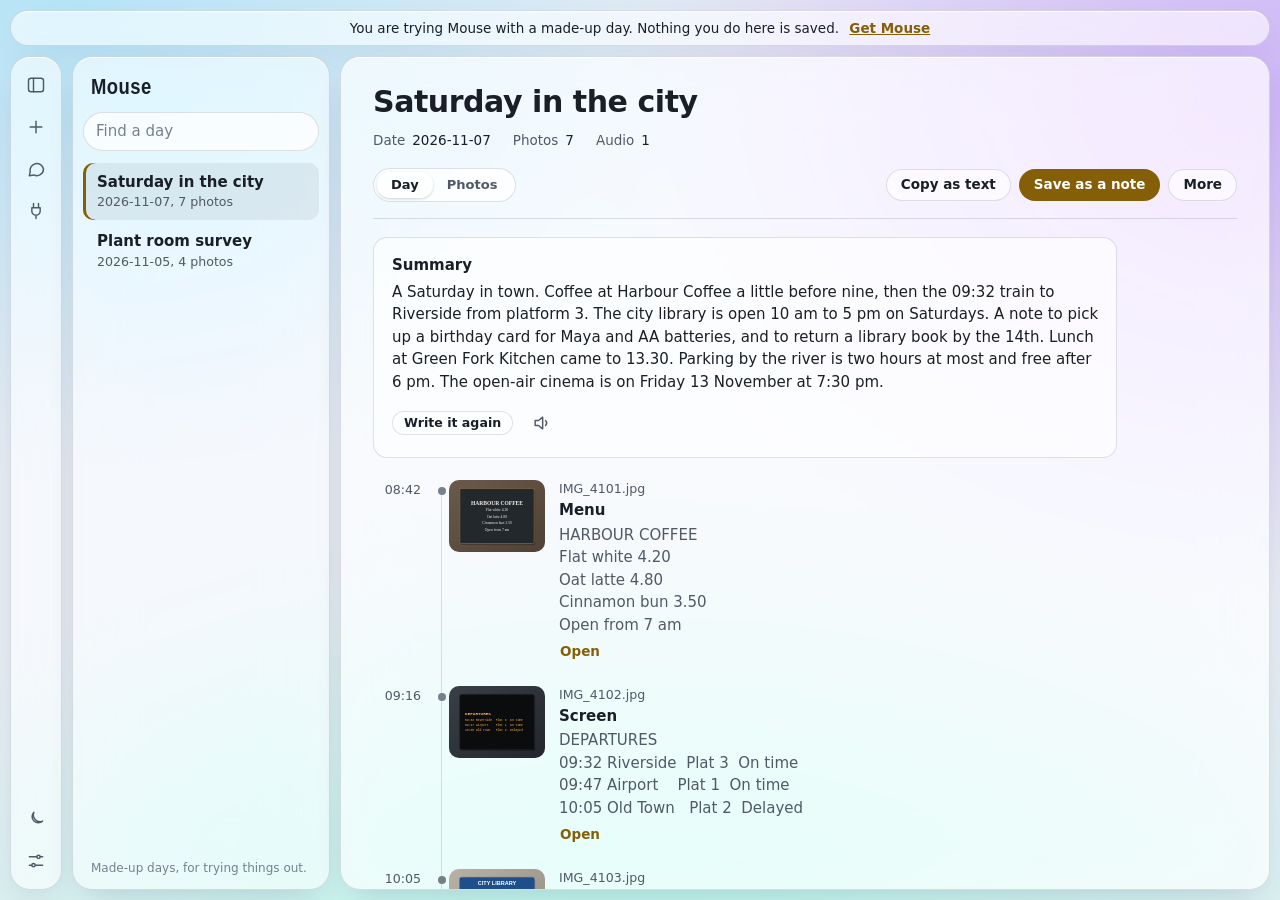
==== demo/index.html @ 890845a1 "The Mouse web page" ====
<!doctype html>
<html lang="en" data-theme="dark" data-accent="amber" data-wall="aurora" data-text="normal">
<head>
  <meta charset="utf-8">
  <meta name="viewport" content="width=device-width, initial-scale=1">
  <title>Mouse</title>
  <link rel="stylesheet" href="style.css">
  <!-- What each edition of Mouse changes: its name, its words, its switches. -->
  <script src="editions.js"></script>
  <script>
    // Work out which edition this is, and put its look (or the look you
    // chose) in place before anything is drawn, so the screen does not flash
    // from one look to another. app.js does the same job in full.
    (function () {
      var root = document.documentElement;
      var editions = window.MouseEditions || {};
      // The Mouse program marks this page with its edition. The demo on the
      // web has no program behind it, so there the address can say which:
      // "?edition=audit".
      var id = root.dataset.edition || new URLSearchParams(location.search).get("edition") || "everyday";
      if (!editions[id]) id = "everyday";
      root.dataset.edition = id;
      var look = (editions[id] || {}).look || {};
      // Each edition remembers its own choices.
      var end = id === "everyday" ? "" : "-" + id;
      var saved = function (name) { try { return localStorage.getItem(name + end); } catch (e) { return null; } };
      var theme = saved("mouse-theme");
      if (theme !== "light" && theme !== "dark") {
        theme = window.matchMedia("(prefers-color-scheme: light)").matches ? "light" : "dark";
      }
      root.dataset.theme = theme;
      root.dataset.accent = saved("mouse-accent") || look.accent || "amber";
      root.dataset.wall = saved("mouse-wall") || look.wall || "aurora";
      if (saved("mouse-text")) root.dataset.text = saved("mouse-text");
      if (saved("mouse-clear") !== null) root.style.setProperty("--clear", String(Number(saved("mouse-clear")) / 100));
    })();
  </script>
</head>
<body>
  <!-- Only shown on the public demo page, where the day is made up. -->
  <p class="demo-bar" id="demo-bar" hidden>
    <span id="demo-words">You are trying Mouse with a made-up day. Nothing you do here is saved.</span>
    <a href="../#download" target="_top">Get Mouse</a>
  </p>

  <div class="shell" id="shell">

    <!-- Far left: a narrow strip of main actions -->
    <nav class="ribbon" aria-label="Main actions">
      <button class="ribbon-button" id="toggle-sidebar" type="button" title="Show or hide your days" aria-label="Show or hide your days">
        <svg viewBox="0 0 24 24" aria-hidden="true"><rect x="3" y="4" width="18" height="16" rx="3"/><path d="M9 4v16"/></svg>
      </button>
      <button class="ribbon-button" id="add-visit" type="button" title="Add a day" aria-label="Add a day">
        <svg viewBox="0 0 24 24" aria-hidden="true"><path d="M12 5v14M5 12h14"/></svg>
      </button>
      <button class="ribbon-button" id="open-ask" type="button" title="Ask Mouse about this day" aria-label="Ask Mouse about this day">
        <svg viewBox="0 0 24 24" aria-hidden="true"><path d="M21 12a8 8 0 0 1-11.6 7.1L4 20l1-4.6A8 8 0 1 1 21 12z"/></svg>
      </button>
      <button class="ribbon-button" id="open-tools" type="button" title="Tools plugged into Mouse" aria-label="Tools plugged into Mouse">
        <svg viewBox="0 0 24 24" aria-hidden="true"><path d="M9 3v5M15 3v5M7 8h10v4a5 5 0 0 1-10 0V8zM12 17v4"/></svg>
      </button>
      <span class="ribbon-gap"></span>
      <button class="ribbon-button" id="toggle-theme" type="button" title="Switch between dark and light" aria-label="Switch between dark and light">
        <svg viewBox="0 0 24 24" aria-hidden="true" class="icon-moon"><path d="M20 14.5A8 8 0 0 1 9.5 4 7 7 0 1 0 20 14.5z"/></svg>
        <svg viewBox="0 0 24 24" aria-hidden="true" class="icon-sun"><circle cx="12" cy="12" r="4"/><path d="M12 2v2M12 20v2M4.9 4.9l1.4 1.4M17.7 17.7l1.4 1.4M2 12h2M20 12h2M4.9 19.1l1.4-1.4M17.7 6.3l1.4-1.4"/></svg>
      </button>
      <button class="ribbon-button" id="open-settings" type="button" title="Settings" aria-label="Settings">
        <svg viewBox="0 0 24 24" aria-hidden="true"><path d="M4 7h9M17 7h3M4 17h3M11 17h9"/><circle cx="15" cy="7" r="2"/><circle cx="9" cy="17" r="2"/></svg>
      </button>
    </nav>

    <!-- Left: your days -->
    <aside class="sidebar" id="sidebar" aria-label="Your days">
      <h1 class="wordmark" id="wordmark">Mouse</h1>
      <input class="search" id="find-visit" type="search" placeholder="Find a day" aria-label="Find a day">
      <nav class="visit-list" id="visit-list" aria-label="Saved days"></nav>
      <p class="kept-here">Everything is kept on this computer.</p>
    </aside>

    <!-- Middle: the open day -->
    <main class="page" id="page">
      <div class="page-inner">

        <header class="visit-head" id="visit-head" hidden>
          <h2 class="visit-name" id="visit-name"></h2>
          <dl class="facts" id="visit-facts"></dl>
          <div class="toolbar">
            <div class="views" role="tablist" aria-label="How to look at this day">
              <button class="view" id="view-day-tab" type="button" role="tab" aria-selected="true">Day</button>
              <!-- Shown when the Spaces tool is on -->
              <button class="view" id="view-spaces-tab" type="button" role="tab" aria-selected="false" hidden>Spaces</button>
              <button class="view" id="view-photos-tab" type="button" role="tab" aria-selected="false">Photos</button>
            </div>
            <div class="toolbar-actions">
              <button class="button" id="copy-note" type="button" title="Copy this whole day as text, to paste anywhere">Copy as text</button>
              <button class="button" id="save-note" type="button" title="Save this whole day as a text note">Save as a note</button>
              <!-- Shown when the Nameplates tool is on -->
              <button class="button button-main" id="export" type="button" hidden>Export to Excel</button>
              <!-- Shown when the Spaces tool is on: the files a sorted visit gives -->
              <details class="menu" id="reports" hidden>
                <summary class="button button-main">Reports</summary>
                <div class="menu-panel">
                  <button class="menu-choice" id="report-word" type="button">
                    <strong>Word report</strong>
                    <span>The visit told space by space, with its photos, and schedules at the end</span>
                  </button>
                  <button class="menu-choice" id="report-excel" type="button">
                    <strong>Excel workbook</strong>
                    <span>A sheet each for spaces, equipment, lighting and windows, with totals</span>
                  </button>
                  <button class="menu-choice" id="report-photos" type="button">
                    <strong>Photos by space</strong>
                    <span>A zip file with a folder for each space</span>
                  </button>
                </div>
              </details>
              <details class="menu" id="more">
                <summary class="button">More</summary>
                <div class="menu-panel">
                  <label class="menu-title" for="reader-choice">Read the photos again with</label>
                  <select id="reader-choice" class="select select-wide"></select>
                  <button class="button" id="read-again" type="button">Read again</button>
                  <p class="hint">Anything you have checked yourself is kept.</p>
                  <button class="button" id="export-menu" type="button">Export to Excel</button>
                  <button class="button" id="rename-visit" type="button">Change the name or date</button>
                  <button class="button" id="reveal-visit" type="button">Show its folder</button>
                  <button class="button button-quiet" id="remove-visit" type="button">Remove this day</button>
                </div>
              </details>
            </div>
          </div>
        </header>

        <!-- Shown while a day is being saved or read -->
        <section class="job" id="job" hidden aria-live="polite">
          <p class="job-what" id="job-what"></p>
          <div class="job-track"><div class="job-bar" id="job-bar"></div></div>
          <p class="job-now" id="job-now"></p>
        </section>

        <p class="notice" id="notice" hidden></p>

        <!-- View 1: every photo as a tile -->
        <section id="view-photos" hidden>
          <div class="filters" id="filters"></div>
          <div class="grid" id="grid"></div>
          <!-- Shown while photos are being picked, to move them together -->
          <div class="pick-bar" id="pick-bar" hidden></div>
        </section>

        <!-- View 3 (the Spaces tool): the rooms and areas the photos are sorted into -->
        <section id="view-spaces" hidden>
          <div class="spaces-top">
            <button class="button" id="add-space" type="button">Add a space</button>
            <span class="quiet">A space is a room or an area you walked through. Sort the photos into them.</span>
          </div>
          <div class="spaces" id="spaces"></div>
        </section>

        <!-- View 2: the day told in order, like a page in a diary -->
        <section id="view-day" hidden>
          <!-- Shown in an edition that describes the visit itself (the audit one) -->
          <details class="about-visit" id="about-visit" hidden>
            <summary class="about-title" id="about-title">About this visit</summary>
            <div class="about-fields" id="about-fields"></div>
          </details>
          <div class="summary" id="summary"></div>
          <ol class="day" id="day"></ol>
        </section>

        <!-- Shown when nothing has been saved yet -->
        <section class="empty" id="empty" hidden>
          <!-- These words, like every "day" on this page, are replaced by the
               edition's own when the page starts (see applyEdition in app.js). -->
          <h2 id="empty-title">Start with one day</h2>
          <p id="empty-text">Choose a folder of photos from today, a trip, or anything you want to remember. Mouse keeps them on this computer, reads what is in each one, and writes the day out as text you can use anywhere.</p>
          <button class="button button-main" id="add-first" type="button">Add a day</button>
        </section>
      </div>
    </main>

    <!-- Right: one photo close up, or a conversation with Mouse -->
    <aside class="side" id="side" aria-label="Details" hidden>
      <div class="side-tabs">
        <div class="views" role="tablist" aria-label="Details">
          <button class="view" id="side-photo-tab" type="button" role="tab" aria-selected="true">Photo</button>
          <button class="view" id="side-ask-tab" type="button" role="tab" aria-selected="false">Ask Mouse</button>
        </div>
        <button class="icon-button" id="side-close" type="button" title="Close" aria-label="Close this panel">
          <svg viewBox="0 0 24 24" aria-hidden="true"><path d="M6 6l12 12M18 6L6 18"/></svg>
        </button>
      </div>

      <div class="side-photo" id="side-photo"></div>

      <div class="ask" id="side-ask" hidden>
        <div class="ask-log" id="ask-log" aria-live="polite"></div>
        <div class="ask-starters" id="ask-starters"></div>
        <form class="ask-form" id="ask-form">
          <textarea class="ask-box" id="ask-box" rows="2" placeholder="Ask about this day" aria-label="Your question"></textarea>
          <button class="button button-main" id="ask-send" type="submit">Ask</button>
        </form>
        <p class="ask-note" id="ask-note"></p>
      </div>
    </aside>
  </div>

  <!-- Add a day -->
  <!-- A new name or day for the open visit -->
  <dialog class="dialog" id="rename-dialog" aria-labelledby="rename-title">
    <form method="dialog" id="rename-form" class="dialog-form">
      <h2 id="rename-title">Change the name or date</h2>

      <label class="field" for="rename-name">Name</label>
      <input class="input" id="rename-name" type="text" autocomplete="off" required>

      <label class="field" for="rename-date">Date</label>
      <input class="input" id="rename-date" type="date" required>
      <p class="hint">The folder on this computer keeps the name it was given first, so nothing that points at it breaks.</p>

      <p class="form-problem" id="rename-problem" hidden></p>

      <div class="dialog-actions">
        <button class="button" id="rename-cancel" type="button">Cancel</button>
        <button class="button button-main" type="submit">Save</button>
      </div>
    </form>
  </dialog>

  <dialog class="dialog" id="add-dialog" aria-labelledby="add-title">
    <form method="dialog" id="add-form" class="dialog-form">
      <h2 id="add-title">Add a day</h2>

      <label class="field" for="add-folder">Folder with the photos</label>
      <div class="folder-row">
        <input class="input" id="add-folder" type="text" autocomplete="off" spellcheck="false"
               placeholder="Choose a folder below, or paste its location here">
        <!-- Windows' own "choose a folder" box. Only Mouse's own window has it. -->
        <button class="button only-window" id="add-pick" type="button">Choose folder…</button>
      </div>
      <p class="hint only-window">You can also drag a folder out of Windows and drop it on this window.</p>

      <div class="browser" id="browser">
        <div class="browser-places" id="browser-places"></div>
        <div class="browser-here">
          <button class="button button-small" id="browser-up" type="button">Up</button>
          <span class="browser-path" id="browser-path"></span>
        </div>
        <ul class="browser-folders" id="browser-folders"></ul>
        <p class="browser-count" id="browser-count"></p>
      </div>

      <div class="two-up">
        <div>
          <label class="field" for="add-name">Name</label>
          <input class="input" id="add-name" type="text" autocomplete="off" placeholder="Saturday in the city">
        </div>
        <div>
          <label class="field" for="add-date">Date</label>
          <input class="input" id="add-date" type="date">
        </div>
      </div>

      <label class="field" for="add-reader">Read the photos with</label>
      <select class="select select-wide" id="add-reader"></select>
      <p class="hint" id="add-reader-hint"></p>

      <p class="form-problem" id="add-problem" hidden></p>

      <div class="dialog-actions">
        <button class="button" id="add-cancel" type="button">Cancel</button>
        <button class="button button-main" id="add-save" type="submit">Add this day</button>
      </div>
    </form>
  </dialog>

  <!-- Add a space, or change one -->
  <dialog class="dialog" id="space-dialog" aria-labelledby="space-title">
    <form method="dialog" id="space-form" class="dialog-form">
      <h2 id="space-title">Add a space</h2>
      <p class="hint" id="space-from" hidden></p>

      <label class="field" for="space-name">Name</label>
      <input class="input" id="space-name" type="text" autocomplete="off" placeholder="Boiler room" required>

      <div class="two-up two-even">
        <div>
          <label class="field" for="space-floor">Floor</label>
          <input class="input" id="space-floor" type="text" autocomplete="off" placeholder="Basement">
        </div>
        <div>
          <label class="field" for="space-use">Used as</label>
          <input class="input" id="space-use" type="text" autocomplete="off" list="space-uses" placeholder="Mechanical Room">
          <datalist id="space-uses"></datalist>
        </div>
      </div>

      <div class="two-up two-even">
        <div>
          <label class="field" for="space-area">Area, in square feet</label>
          <input class="input" id="space-area" type="text" autocomplete="off" inputmode="decimal">
        </div>
        <div>
          <label class="field" for="space-height">Height, in feet</label>
          <input class="input" id="space-height" type="text" autocomplete="off" inputmode="decimal">
        </div>
      </div>

      <label class="field" for="space-notes">Notes</label>
      <textarea class="input" id="space-notes" rows="3"></textarea>

      <p class="form-problem" id="space-problem" hidden></p>

      <div class="dialog-actions">
        <button class="button button-quiet dialog-left" id="space-remove" type="button" hidden>Remove this space</button>
        <button class="button" id="space-cancel" type="button">Cancel</button>
        <button class="button button-main" id="space-save" type="submit">Add this space</button>
      </div>
    </form>
  </dialog>

  <!-- Settings: the look, the tools, plugs, and about -->
  <dialog class="dialog dialog-wide" id="settings-dialog" aria-labelledby="settings-title">
    <div class="settings">
      <nav class="settings-nav" aria-label="Settings sections">
        <h2 id="settings-title">Settings</h2>
        <button class="settings-link" type="button" data-section="look">Look</button>
        <button class="settings-link" type="button" data-section="tools">Tools</button>
        <button class="settings-link" type="button" data-section="plugs">Plugs <span class="soon">Soon</span></button>
        <button class="settings-link" type="button" data-section="about">About</button>
      </nav>

      <div class="settings-body">

        <section class="settings-section" id="settings-look">
          <h3>Look</h3>
          <p class="hint">Make Mouse yours. Changes show straight away and are remembered on this computer.</p>

          <h4 id="look-theme-title">Theme</h4>
          <div class="choices" role="radiogroup" aria-labelledby="look-theme-title" data-setting="theme">
            <button class="theme-card" type="button" role="radio" data-value="light"><span class="theme-preview is-light"></span>Light</button>
            <button class="theme-card" type="button" role="radio" data-value="dark"><span class="theme-preview is-dark"></span>Dark</button>
            <button class="theme-card" type="button" role="radio" data-value="auto"><span class="theme-preview is-auto"></span>Match my computer</button>
          </div>

          <h4 id="look-accent-title">Colour</h4>
          <div class="choices" role="radiogroup" aria-labelledby="look-accent-title" data-setting="accent">
            <button class="swatch" type="button" role="radio" data-value="amber" style="--swatch: #e5b85c" title="Amber" aria-label="Amber"></button>
            <button class="swatch" type="button" role="radio" data-value="blue" style="--swatch: #5b9dff" title="Blue" aria-label="Blue"></button>
            <button class="swatch" type="button" role="radio" data-value="teal" style="--swatch: #3cc4b7" title="Teal" aria-label="Teal"></button>
            <button class="swatch" type="button" role="radio" data-value="green" style="--swatch: #55c487" title="Green" aria-label="Green"></button>
            <button class="swatch" type="button" role="radio" data-value="rose" style="--swatch: #f57f99" title="Rose" aria-label="Rose"></button>
            <button class="swatch" type="button" role="radio" data-value="violet" style="--swatch: #a58cf5" title="Violet" aria-label="Violet"></button>
            <button class="swatch" type="button" role="radio" data-value="graphite" style="--swatch: #9aa1ad" title="Graphite" aria-label="Graphite"></button>
          </div>

          <h4 id="look-wall-title">Background</h4>
          <div class="choices" role="radiogroup" aria-labelledby="look-wall-title" data-setting="wall">
            <button class="wall" type="button" role="radio" data-value="aurora"><span>Aurora</span></button>
            <button class="wall" type="button" role="radio" data-value="dusk"><span>Dusk</span></button>
            <button class="wall" type="button" role="radio" data-value="meadow"><span>Meadow</span></button>
            <button class="wall" type="button" role="radio" data-value="ember"><span>Ember</span></button>
            <button class="wall" type="button" role="radio" data-value="mist"><span>Mist</span></button>
            <button class="wall" type="button" role="radio" data-value="plain"><span>Plain</span></button>
          </div>

          <h4><label for="look-clear">Glass</label></h4>
          <div class="slider-row">
            <span>Solid</span>
            <input type="range" id="look-clear" min="0" max="100" step="5">
            <span>Clear</span>
          </div>

          <h4 id="look-text-title">Text size</h4>
          <div class="views" role="radiogroup" aria-labelledby="look-text-title" data-setting="text">
            <button class="view" type="button" role="radio" data-value="small">Small</button>
            <button class="view" type="button" role="radio" data-value="normal">Normal</button>
            <button class="view" type="button" role="radio" data-value="large">Large</button>
          </div>

          <p class="settings-reset"><button class="button button-quiet" id="look-reset" type="button">Put the look back the way it came</button></p>
        </section>

        <section class="settings-section" id="settings-tools" hidden>
          <h3>Tools</h3>
          <p class="hint">Mouse is the shell: it sees, remembers and answers. Tools are what you switch on to make sense of what it saw. Use the ones you want.</p>
          <ul class="tools" id="tools-list"></ul>
        </section>

        <section class="settings-section" id="settings-plugs" hidden>
          <h3>Plugs <span class="soon">Coming soon</span></h3>
          <p>Plugs are tools made by other people. You will be able to browse them here and add one with a click, the way you add an app to a phone.</p>
          <p class="hint">A few things a plug could do:</p>
          <ul class="plugs">
            <li class="plug"><strong>Receipts</strong><span>Adds up what you spent from photos of receipts.</span></li>
            <li class="plug"><strong>Meeting notes</strong><span>Turns a recorded conversation into notes and to-dos.</span></li>
            <li class="plug"><strong>Recipes</strong><span>Saves a photographed recipe as ingredients and steps.</span></li>
            <li class="plug"><strong>Business cards</strong><span>Pulls the name, phone and email out of a card.</span></li>
          </ul>
          <p class="hint">None of these exist yet. They are here to show the idea.</p>
        </section>

        <section class="settings-section" id="settings-about" hidden>
          <h3>About</h3>
          <dl class="about" id="about-list"></dl>
          <p class="about-actions"><button class="button button-small" id="open-vault" type="button">Open this folder</button></p>
          <p>Your photos and notes stay on this computer. Mouse does not upload them anywhere. The AI that reads and answers also runs on this computer.</p>

          <!-- The rest only Mouse's own window can do. -->
          <div class="only-window" id="shortcuts">
            <h4>Open it like any program</h4>
            <p class="hint" id="shortcuts-words">A shortcut opens Mouse straight away, with its own icon.</p>
            <ul class="shortcuts">
              <li><span>In the Start menu</span><button class="button button-small" type="button" id="shortcut-start-menu" data-spot="start-menu" disabled>Add</button></li>
              <li><span>On the Desktop</span><button class="button button-small" type="button" id="shortcut-desktop" data-spot="desktop" disabled>Add</button></li>
            </ul>
            <p class="hint" id="shortcuts-said" aria-live="polite"></p>
          </div>

          <div class="only-window">
            <h4>Keys</h4>
            <dl class="keys" id="keys-list"></dl>
          </div>
        </section>

        <div class="dialog-actions">
          <button class="button button-main" id="settings-close" type="button">Done</button>
        </div>
      </div>
    </div>
  </dialog>

  <!-- Shown while a folder is being dragged over Mouse's own window. -->
  <div class="drop-here" id="drop-here" hidden><p id="drop-words">Let go to add this folder</p></div>

  <div class="toast" id="toast" role="status" aria-live="polite"></div>

  <script src="demo.js"></script>
  <script src="app.js"></script>
</body>
</html>
---- demo/style.css ----
/* The Mouse screen.
 *
 * Panes of frosted glass floating over a soft, coloured background: a narrow
 * strip of actions, your days on the left, the open day in the middle, and a
 * panel on the right for one photo or a conversation.
 *
 * Everything a person can change in Settings is a value on the <html> tag:
 *   data-theme   light or dark
 *   data-accent  the colour of things you can press
 *   data-wall    the background behind the glass
 *   data-text    small, normal or large lettering
 *   --clear      how see-through the glass is (0 solid, 1 very clear)
 *
 * One idea carries through from the first version: a value Mouse read by
 * itself looks pencilled in (grey). A value you have checked looks inked
 * (bright, with a green mark).
 */

:root {
  --ui: "Segoe UI Variable Text", "Segoe UI", system-ui, -apple-system, "Noto Sans", "Liberation Sans", sans-serif;
  --stamped: "Bahnschrift", "DIN Alternate", "Roboto Condensed", "Arial Narrow", "Liberation Sans Narrow", sans-serif;
  --round-pane: 20px;
  --round: 14px;
  --round-small: 10px;
  --clear: 0.62;
  --blur: blur(30px) saturate(170%);
  font-size: 15px;
}

html[data-text="small"] { font-size: 13.5px; }
html[data-text="large"] { font-size: 17px; }

/* ---------- Dark and light ---------- */

html[data-theme="dark"] {
  --pane-rgb: 22 24 31;                 /* the glass itself */
  --text: #eceef2;                      /* "ink": checked values, headings */
  --muted: #aab0bc;                     /* "pencil": not yet checked, quiet text */
  --faint: #838a98;
  --raised: rgb(255 255 255 / 0.07);    /* tiles and boxes lying on the glass */
  --hover: rgb(255 255 255 / 0.12);
  --line: rgb(255 255 255 / 0.11);
  --edge: rgb(255 255 255 / 0.14);      /* the bright rim along the top of a pane */
  --well: rgb(0 0 0 / 0.26);            /* boxes you type in, sunk into the glass */
  --knob: #f4f5f7;
  --green: #5fd198;
  --red: #f08a85;
  --photo-back: rgb(0 0 0 / 0.34);
  --shadow: rgb(0 0 0 / 0.5);
  --wall-0: #0b0d12;
  --theme-sat: 62%;
  --theme-light: 36%;
  --accent: var(--accent-on-dark);
  --accent-strong: var(--accent-on-dark-strong);
  --on-accent: #15161a;
  color-scheme: dark;
}

html[data-theme="light"] {
  --pane-rgb: 255 255 255;
  --text: #1a1f27;
  --muted: #505966;
  --faint: #76808d;
  --raised: rgb(255 255 255 / 0.62);
  --hover: rgb(20 30 50 / 0.07);
  --line: rgb(20 30 50 / 0.13);
  --edge: rgb(255 255 255 / 0.9);
  --well: rgb(255 255 255 / 0.74);
  --knob: #ffffff;
  --green: #18794a;
  --red: #b3282d;
  --photo-back: rgb(20 30 50 / 0.1);
  --shadow: rgb(40 50 80 / 0.22);
  --wall-0: #e8ecf3;
  --theme-sat: 80%;
  --theme-light: 84%;
  --accent: var(--accent-on-light);
  --accent-strong: var(--accent-on-light-strong);
  --on-accent: #ffffff;
  color-scheme: light;
}

/* ---------- The colour of things you can press ---------- */

html[data-accent="amber"]    { --accent-on-dark: #e5b85c; --accent-on-dark-strong: #f1c979; --accent-on-light: #855f08; --accent-on-light-strong: #6b4c05; }
html[data-accent="blue"]     { --accent-on-dark: #6fa9ff; --accent-on-dark-strong: #93bfff; --accent-on-light: #1d5bcb; --accent-on-light-strong: #1647a1; }
html[data-accent="teal"]     { --accent-on-dark: #4fd1c5; --accent-on-dark-strong: #79dfd6; --accent-on-light: #0c746a; --accent-on-light-strong: #095a52; }
html[data-accent="green"]    { --accent-on-dark: #62cf90; --accent-on-dark-strong: #86dda9; --accent-on-light: #187645; --accent-on-light-strong: #115a34; }
html[data-accent="rose"]     { --accent-on-dark: #ff91a8; --accent-on-dark-strong: #ffadbe; --accent-on-light: #bd2852; --accent-on-light-strong: #981e41; }
html[data-accent="violet"]   { --accent-on-dark: #b6a0ff; --accent-on-dark-strong: #cab9ff; --accent-on-light: #6741d1; --accent-on-light-strong: #5232ab; }
html[data-accent="graphite"] { --accent-on-dark: #d5d9e0; --accent-on-dark-strong: #ffffff; --accent-on-light: #353b45; --accent-on-light-strong: #1a1f27; }

/* ---------- The background behind the glass ----------
   Three soft pools of colour. Each background is just three hues; the theme
   decides how deep or pale they are. The small previews in Settings (.wall)
   use the same recipe. */

html, .wall { --wall-sat: var(--theme-sat); --wall-alpha: 1; }

html[data-wall="aurora"], .wall[data-value="aurora"] { --h1: 198; --h2: 262; --h3: 168; }
html[data-wall="dusk"],   .wall[data-value="dusk"]   { --h1: 338; --h2: 250; --h3: 28; }
html[data-wall="meadow"], .wall[data-value="meadow"] { --h1: 148; --h2: 190; --h3: 52; }
html[data-wall="ember"],  .wall[data-value="ember"]  { --h1: 20; --h2: 345; --h3: 282; }
html[data-wall="mist"],   .wall[data-value="mist"]   { --h1: 220; --h2: 220; --h3: 220; --wall-sat: 9%; }
html[data-wall="plain"],  .wall[data-value="plain"]  { --h1: 220; --h2: 220; --h3: 220; --wall-alpha: 0; }

body, .wall {
  background:
    radial-gradient(ellipse 75% 70% at 5% 0%, hsl(var(--h1) var(--wall-sat) var(--theme-light) / var(--wall-alpha)), transparent 75%),
    radial-gradient(ellipse 70% 75% at 100% 10%, hsl(var(--h2) var(--wall-sat) var(--theme-light) / var(--wall-alpha)), transparent 75%),
    radial-gradient(ellipse 95% 70% at 50% 110%, hsl(var(--h3) var(--wall-sat) var(--theme-light) / var(--wall-alpha)), transparent 75%),
    var(--wall-0);
}

/* ---------- Basics ---------- */

* { box-sizing: border-box; }

html, body { height: 100%; }

body {
  display: flex;
  flex-direction: column;
  margin: 0;
  background-attachment: fixed;
  color: var(--text);
  font: 1rem/1.5 var(--ui);
}

h1, h2, h3, h4, p, dl, dd, ol, ul { margin: 0; padding: 0; }

ol, ul { list-style: none; }

[hidden] { display: none !important; }

:focus-visible {
  outline: 2px solid var(--accent);
  outline-offset: 2px;
}

svg {
  width: 20px;
  height: 20px;
  fill: none;
  stroke: currentColor;
  stroke-width: 1.75;
  stroke-linecap: round;
  stroke-linejoin: round;
}

/* A thin, quiet scrollbar that suits both themes. */
* { scrollbar-width: thin; scrollbar-color: var(--line) transparent; }

/* ---------- Glass ----------
   Every pane is the same sheet: a tinted, see-through fill, a blur of what
   is behind it, a bright rim on top and a soft shadow underneath. */

.ribbon, .sidebar, .page, .side, .dialog, .menu-panel, .demo-bar, .toast {
  background: rgb(var(--pane-rgb) / calc(1 - var(--clear) * 0.62));
  -webkit-backdrop-filter: var(--blur);
  backdrop-filter: var(--blur);
  border: 1px solid var(--line);
  box-shadow: inset 0 1px 0 var(--edge), 0 14px 34px -14px var(--shadow);
}

/* The page holds the most reading, so it is a little less see-through. */
.page { background: rgb(var(--pane-rgb) / calc(1 - var(--clear) * 0.46)); }

/* Things that float over the page need to stay readable whatever is below. */
.dialog, .menu-panel, .toast { background: rgb(var(--pane-rgb) / calc(1 - var(--clear) * 0.3)); }

/* Some people ask their computer for less see-through. Respect that. */
@media (prefers-reduced-transparency: reduce) {
  html { --clear: 0 !important; }
}

/* ---------- Layout: strip | days | open day | side panel ---------- */

.shell {
  flex: 1;
  min-height: 0;
  display: grid;
  grid-template-columns: 52px 258px minmax(0, 1fr);
  gap: 10px;
  padding: 10px;
}

.shell.has-side { grid-template-columns: 52px 258px minmax(0, 1fr) minmax(360px, 430px); }

.shell.no-sidebar { grid-template-columns: 52px minmax(0, 1fr); }

.shell.no-sidebar.has-side { grid-template-columns: 52px minmax(0, 1fr) minmax(360px, 430px); }

.shell.no-sidebar .sidebar { display: none; }

.ribbon, .sidebar, .page, .side { border-radius: var(--round-pane); min-height: 0; }

.demo-bar {
  margin: 10px 10px 0;
  padding: 7px 16px;
  border-radius: 999px;
  text-align: center;
  font-size: 0.9rem;
}

.demo-bar a { color: var(--accent); font-weight: 600; margin-left: 6px; }

/* ---------- The strip of actions ---------- */

.ribbon {
  display: flex;
  flex-direction: column;
  align-items: center;
  gap: 6px;
  padding: 10px 0;
}

.ribbon-gap { flex: 1; }

.ribbon-button, .icon-button {
  display: grid;
  place-items: center;
  width: 36px;
  height: 36px;
  padding: 0;
  border: 0;
  border-radius: 12px;
  background: none;
  color: var(--muted);
  cursor: pointer;
}

.ribbon-button:hover, .icon-button:hover { background: var(--hover); color: var(--text); }

.ribbon-button[aria-pressed="true"] { background: var(--hover); color: var(--accent); }

html[data-theme="dark"] .icon-moon { display: none; }
html[data-theme="light"] .icon-sun { display: none; }

/* ---------- Your days ---------- */

.sidebar {
  display: flex;
  flex-direction: column;
  gap: 12px;
  padding: 16px 10px 12px;
  overflow-y: auto;
}

.wordmark {
  padding: 0 8px;
  font: 600 1.5rem/1.2 var(--stamped);
  letter-spacing: 0.02em;
}

.search, .input, .select, .ask-box {
  border: 1px solid var(--line);
  border-radius: var(--round-small);
  background: var(--well);
  color: var(--text);
  font: inherit;
}

.search { width: 100%; padding: 7px 12px; border-radius: 999px; }

.search::placeholder, .input::placeholder, .ask-box::placeholder { color: var(--faint); }

.visit-list { display: flex; flex-direction: column; gap: 2px; flex: 1; }

.visit-link {
  display: block;
  width: 100%;
  padding: 8px 10px 8px 14px;
  border: 0;
  border-radius: var(--round-small);
  background: none;
  color: var(--text);
  font: inherit;
  text-align: left;
  cursor: pointer;
}

.visit-link:hover { background: var(--hover); }

.visit-link[aria-current="true"] { background: var(--hover); box-shadow: inset 3px 0 0 var(--accent); }

.visit-link-name { display: block; font-weight: 600; overflow-wrap: anywhere; }

.visit-link-facts { display: block; color: var(--muted); font-size: 0.84rem; }

.visit-none { padding: 6px 10px; color: var(--muted); font-size: 0.87rem; }

.kept-here { padding: 0 8px; color: var(--faint); font-size: 0.8rem; }

/* ---------- Buttons and inputs ---------- */

.button {
  padding: 6px 14px;
  border: 1px solid var(--line);
  border-radius: 999px;
  background: var(--raised);
  color: var(--text);
  font: 600 0.9rem/1.3 var(--ui);
  cursor: pointer;
}

.button:hover { background: var(--hover); }

.button:disabled { opacity: 0.45; cursor: default; }

.button-main {
  border-color: transparent;
  background: var(--accent);
  color: var(--on-accent);
}

.button-main:hover { background: var(--accent-strong); }

.button-small { padding: 3px 11px; font-size: 0.84rem; }

.button-quiet {
  border-color: transparent;
  background: none;
  color: var(--accent);
  padding: 2px 6px;
}

.input { width: 100%; padding: 7px 11px; }

.select { padding: 6px 9px; max-width: 100%; }

.select-wide { width: 100%; }

.field { display: block; margin: 14px 0 5px; font-weight: 600; font-size: 0.87rem; }

.quiet { color: var(--muted); font-size: 0.87rem; }

.hint { margin-top: 5px; color: var(--muted); font-size: 0.84rem; }

/* The small switch between two or three views of the same thing. */
.views {
  display: inline-flex;
  padding: 3px;
  border-radius: 999px;
  background: var(--well);
  border: 1px solid var(--line);
}

.view {
  padding: 4px 14px;
  border: 0;
  border-radius: 999px;
  background: none;
  color: var(--muted);
  font: 600 0.87rem/1.4 var(--ui);
  cursor: pointer;
}

.view:hover { color: var(--text); }

.view[aria-selected="true"], .view[aria-checked="true"] {
  background: var(--raised);
  color: var(--text);
  box-shadow: inset 0 1px 0 var(--edge), 0 1px 3px var(--shadow);
}

/* A small menu that drops down from a button. */
.menu { position: relative; }

.menu summary { list-style: none; }

.menu summary::-webkit-details-marker { display: none; }

.menu[open] summary { background: var(--hover); }

/* A menu whose button is the main one keeps its colour while it is open. */
.menu[open] summary.button-main { background: var(--accent-strong); }

.menu-panel {
  position: absolute;
  top: calc(100% + 8px);
  right: 0;
  z-index: 6;
  display: flex;
  flex-direction: column;
  align-items: stretch;
  gap: 8px;
  width: 290px;
  padding: 14px;
  border-radius: var(--round);
}

.menu-title { font-weight: 600; font-size: 0.87rem; }

.menu-panel .hint { margin: 0 0 6px; }

/* One choice in a menu: what it is, and a line about it. */
.menu-choice {
  display: flex;
  flex-direction: column;
  gap: 2px;
  padding: 9px 11px;
  border: 1px solid var(--line);
  border-radius: var(--round-small);
  background: var(--raised);
  color: var(--text);
  font: inherit;
  text-align: left;
  cursor: pointer;
}

.menu-choice:hover { background: var(--hover); }

.menu-choice span { color: var(--muted); font-size: 0.84rem; }

.menu-choice:disabled { opacity: 0.55; cursor: progress; }

/* ---------- The open day ---------- */

.page { overflow-y: auto; }

.page-inner { max-width: 1280px; margin: 0 auto; padding: 28px 32px 60px; }

.visit-name { font: 600 2rem/1.15 var(--ui); letter-spacing: -0.015em; }

/* Facts about the day, laid out like the properties at the top of a note. */
.facts {
  display: flex;
  flex-wrap: wrap;
  gap: 6px 22px;
  margin-top: 10px;
  font-size: 0.9rem;
}

.facts div { display: flex; gap: 7px; }

.facts dt { color: var(--muted); }

.facts dd { color: var(--text); }

.facts .needs-you dd { color: var(--accent); font-weight: 600; }

.toolbar {
  display: flex;
  flex-wrap: wrap;
  align-items: center;
  justify-content: space-between;
  gap: 10px 20px;
  margin-top: 18px;
  padding-bottom: 16px;
  border-bottom: 1px solid var(--line);
}

.toolbar-actions { display: flex; flex-wrap: wrap; align-items: center; gap: 8px; }

.notice {
  margin-top: 14px;
  padding: 10px 14px;
  border-radius: var(--round-small);
  background: var(--raised);
  box-shadow: inset 3px 0 0 var(--green);
}

.notice.is-problem { box-shadow: inset 3px 0 0 var(--red); color: var(--red); }

.job {
  margin-top: 14px;
  padding: 13px 16px;
  border-radius: var(--round);
  background: var(--raised);
}

.job-what { font-weight: 600; }

.job-track { height: 6px; margin: 9px 0 6px; border-radius: 3px; background: var(--line); overflow: hidden; }

.job-bar { height: 100%; width: 0; border-radius: 3px; background: var(--accent); transition: width 0.3s ease; }

.job-now { color: var(--muted); font-size: 0.84rem; }

/* Filters: one row for what a photo is, one row for which space it is in */

.filters { display: flex; flex-direction: column; gap: 8px; margin: 16px 0 14px; }

.filter-row { display: flex; flex-wrap: wrap; align-items: center; gap: 6px; }

.filter-row .quiet { margin-right: 2px; }

.filter-row .pick-toggle { margin-left: auto; }

.filter {
  padding: 3px 12px;
  border: 1px solid var(--line);
  border-radius: 999px;
  background: none;
  color: var(--muted);
  font: inherit;
  font-size: 0.87rem;
  cursor: pointer;
}

.filter:hover { color: var(--text); background: var(--hover); }

.filter[aria-pressed="true"] { border-color: transparent; background: var(--text); color: rgb(var(--pane-rgb)); }

/* ---------- Photos view: a grid of tiles ---------- */

.grid {
  display: grid;
  grid-template-columns: repeat(auto-fill, minmax(200px, 1fr));
  gap: 14px;
  margin-top: 16px;
}

.filters + .grid { margin-top: 0; }

.tile {
  position: relative;
  display: flex;
  flex-direction: column;
  padding: 0;
  border: 1px solid var(--line);
  border-radius: var(--round);
  background: var(--raised);
  color: inherit;
  font: inherit;
  text-align: left;
  overflow: hidden;
  cursor: pointer;
}

.tile:hover { background: var(--hover); }

.tile[aria-current="true"] { border-color: var(--accent); box-shadow: 0 0 0 1px var(--accent); }

.tile-picture {
  display: block;
  width: 100%;
  aspect-ratio: 4 / 3;
  object-fit: cover;
  background: var(--photo-back);
}

.tile-picture.is-missing {
  display: grid;
  place-items: center;
  color: var(--muted);
  font-size: 0.87rem;
}

/* What the photo is, on a small tag over its corner. */
.tag {
  position: absolute;
  top: 9px;
  left: 9px;
  padding: 1px 9px;
  border-radius: 999px;
  background: rgb(18 19 22 / 0.62);
  -webkit-backdrop-filter: blur(8px);
  backdrop-filter: blur(8px);
  color: #f1f2f4;
  font-size: 0.8rem;
}

.tag.is-plate { background: var(--accent); color: var(--on-accent); font-weight: 600; }

.tile-words { padding: 10px 12px 12px; }

.tile-title {
  font: 600 1rem/1.3 var(--ui);
  overflow-wrap: anywhere;
  display: -webkit-box;
  -webkit-line-clamp: 2;
  -webkit-box-orient: vertical;
  overflow: hidden;
}

.tile-sub {
  margin-top: 2px;
  color: var(--muted);
  font-size: 0.84rem;
  overflow-wrap: anywhere;
  display: -webkit-box;
  -webkit-line-clamp: 2;
  -webkit-box-orient: vertical;
  overflow: hidden;
}

.tile-checked { margin-top: 7px; font-size: 0.8rem; color: var(--muted); }

.tile-checked.is-done { color: var(--green); font-weight: 600; }

.tile-checked.is-waiting { color: var(--accent); }

.nothing { color: var(--muted); padding: 20px 0; max-width: 62ch; }

/* Picking several photos, to put them into a space together. */

.tile.is-picking { cursor: copy; }

.tile.is-picked { border-color: var(--accent); box-shadow: 0 0 0 2px var(--accent); }

.tile.is-picked::after {
  content: "";
  position: absolute;
  top: 9px;
  right: 9px;
  width: 22px;
  height: 22px;
  border-radius: 50%;
  /* a tick, drawn with two borders */
  background:
    linear-gradient(var(--accent), var(--accent));
  box-shadow: 0 1px 4px var(--shadow);
}

.tile.is-picked::before {
  content: "";
  position: absolute;
  z-index: 1;
  top: 14px;
  right: 16.5px;
  width: 6px;
  height: 11px;
  border: solid var(--on-accent);
  border-width: 0 2.5px 2.5px 0;
  transform: rotate(40deg);
}

.pick-bar {
  position: sticky;
  bottom: 12px;
  z-index: 3;
  display: flex;
  flex-wrap: wrap;
  align-items: center;
  gap: 8px;
  margin-top: 16px;
  padding: 10px 14px;
  border: 1px solid var(--line);
  border-radius: var(--round);
  background: rgb(var(--pane-rgb) / calc(1 - var(--clear) * 0.2));
  -webkit-backdrop-filter: var(--blur);
  backdrop-filter: var(--blur);
  box-shadow: inset 0 1px 0 var(--edge), 0 14px 34px -14px var(--shadow);
}

.pick-count { font-weight: 600; margin-right: auto; }

/* ---------- Spaces view: the rooms and areas of a visit ---------- */

.spaces-top { display: flex; flex-wrap: wrap; align-items: center; gap: 12px; margin-top: 16px; }

.spaces {
  display: grid;
  grid-template-columns: repeat(auto-fill, minmax(280px, 1fr));
  gap: 14px;
  margin-top: 16px;
}

.spaces > .nothing { grid-column: 1 / -1; }

.space-card {
  display: flex;
  flex-direction: column;
  border: 1px solid var(--line);
  border-radius: var(--round);
  background: var(--raised);
  overflow: hidden;
}

.space-card.is-loose { border-style: dashed; background: none; }

/* Up to four of its photos, side by side. */
.space-strip {
  display: grid;
  grid-template-columns: repeat(4, 1fr);
  gap: 2px;
  height: 78px;
  background: var(--photo-back);
}

.space-thumb { width: 100%; height: 78px; object-fit: cover; display: block; }

.space-thumb.is-missing { display: grid; place-items: center; color: var(--muted); font-size: 0.74rem; }

.space-words { display: flex; flex-direction: column; gap: 6px; padding: 12px 14px 14px; flex: 1; }

.space-name { font: 600 1.13rem/1.25 var(--ui); overflow-wrap: anywhere; }

.space-words .facts { margin-top: 0; gap: 2px 16px; font-size: 0.87rem; }

.space-count { color: var(--muted); font-size: 0.87rem; }

.space-notes {
  color: var(--muted);
  font-size: 0.87rem;
  white-space: pre-wrap;
  overflow-wrap: anywhere;
  display: -webkit-box;
  -webkit-line-clamp: 3;
  -webkit-box-orient: vertical;
  overflow: hidden;
}

.space-actions { display: flex; flex-wrap: wrap; gap: 6px; margin-top: auto; padding-top: 6px; }

/* ---------- One space's own page: what is noted in it ---------- */

.space-page { grid-column: 1 / -1; display: flex; flex-direction: column; gap: 14px; }

.space-head { display: flex; flex-wrap: wrap; align-items: center; gap: 10px 14px; }

.space-title { font: 600 1.4rem/1.2 var(--ui); margin-right: auto; overflow-wrap: anywhere; }

.space-page > .facts { margin-top: 0; }

.space-page-notes { color: var(--muted); white-space: pre-wrap; max-width: 78ch; }

.inventory { padding-top: 14px; border-top: 1px solid var(--line); }

.inventory-head { display: flex; flex-wrap: wrap; align-items: center; gap: 8px 12px; }

.inventory-head h4 { font: 600 1.07rem/1.3 var(--ui); }

.inventory-head .quiet { margin-right: auto; }

.entries {
  display: grid;
  /* Cards about 330px wide, or the full width where there is less room
     than that (a phone). */
  grid-template-columns: repeat(auto-fill, minmax(min(330px, 100%), 1fr));
  gap: 12px;
  margin-top: 12px;
}

/* An entry: a piece of equipment, a light fitting, a window, a meter. */
.entry {
  display: flex;
  flex-direction: column;
  gap: 10px;
  min-width: 0;
  padding: 12px;
  border: 1px solid var(--line);
  border-radius: var(--round);
  background: var(--raised);
}

.entry-title { margin: 0; font: 600 1rem/1.3 var(--ui); overflow-wrap: anywhere; }

.entry-photos, .photo-strip { display: flex; flex-wrap: wrap; gap: 6px; }

.photo-strip { margin-top: 12px; }

.entry-thumb, .strip-thumb {
  width: 76px;
  height: 57px;
  object-fit: cover;
  border-radius: 7px;
  background: var(--photo-back);
  cursor: pointer;
}

.entry-thumb.is-missing, .strip-thumb.is-missing {
  display: grid;
  place-items: center;
  color: var(--muted);
  font-size: 0.7rem;
  text-align: center;
}

/* The same ruled boxes as a nameplate's data plate, as many across as fit. */
.entry-cells { grid-template-columns: repeat(auto-fill, minmax(118px, 1fr)); }

.entry-cells .cell-value { font-size: 1.07rem; }

/* An empty box has nothing to check yet. */
.cell.is-empty .check { display: none; }

/* What was worked out for an entry, such as its total watts. */
.entry-sum { color: var(--muted); font-size: 0.9rem; }

.entry-sum strong { color: var(--text); }

.entry-notes { min-height: 3.2em; font-size: 0.9rem; }

.entry-foot { display: flex; flex-wrap: wrap; align-items: center; justify-content: space-between; gap: 6px; }

.entry-foot .select { max-width: 60%; font-size: 0.87rem; padding: 3px 7px; }

/* ---------- What the visit itself is described by ---------- */

.about-visit {
  margin-top: 18px;
  padding: 11px 16px;
  border: 1px solid var(--line);
  border-radius: var(--round);
  background: var(--raised);
  max-width: 78ch;
}

.about-title { font-weight: 600; cursor: pointer; }

.about-fields {
  display: grid;
  grid-template-columns: repeat(auto-fill, minmax(min(210px, 100%), 1fr));
  gap: 10px 14px;
  margin-top: 12px;
}

.about-field .field { margin: 0 0 4px; }

/* ---------- Day view: the day told in order ---------- */

.summary {
  margin: 18px 0 6px;
  padding: 16px 18px;
  border: 1px solid var(--line);
  border-radius: var(--round);
  background: var(--raised);
  max-width: 78ch;
}

.summary-title { font-weight: 600; margin-bottom: 4px; }

.summary-words { white-space: pre-wrap; }

.summary-empty { color: var(--muted); }

.summary-actions { display: flex; align-items: center; gap: 10px; margin-top: 12px; }

.day { margin-top: 22px; max-width: 78ch; }

.moment {
  position: relative;
  display: grid;
  grid-template-columns: 62px 96px minmax(0, 1fr);
  gap: 14px;
  padding: 0 0 22px 0;
}

/* The line that runs down the page, with a dot at each moment. */
.moment::before {
  content: "";
  position: absolute;
  left: 68px;
  top: 8px;
  bottom: -8px;
  width: 1px;
  background: var(--line);
}

.moment:last-child::before { display: none; }

.moment::after {
  content: "";
  position: absolute;
  left: 64.5px;
  top: 7px;
  width: 8px;
  height: 8px;
  border-radius: 50%;
  background: var(--faint);
}

.moment.is-plate::after { background: var(--accent); }

.moment-time { color: var(--muted); font-size: 0.84rem; padding-top: 1px; text-align: right; padding-right: 14px; }

.moment-picture {
  width: 96px;
  height: 72px;
  object-fit: cover;
  border-radius: var(--round-small);
  background: var(--photo-back);
  cursor: pointer;
}

.moment-picture.is-missing { display: grid; place-items: center; color: var(--muted); font-size: 0.8rem; cursor: default; }

.moment-words { min-width: 0; }

.moment-kind { color: var(--muted); font-size: 0.84rem; }

.moment-title { font-weight: 600; overflow-wrap: anywhere; }

.moment-text { margin-top: 2px; color: var(--muted); white-space: pre-wrap; overflow-wrap: anywhere; }

.moment-open { margin-top: 4px; }

.moment-actions { display: flex; flex-wrap: wrap; gap: 2px 10px; margin-top: 4px; }

.moment-actions .button-quiet { padding-left: 0; }

/* What was said between two photos. It takes the picture's column for a
   small speech mark, so the words line up with the photos' words. */
.moment.is-spoken::after { background: var(--accent); width: 6px; height: 6px; left: 65.5px; top: 8px; }

.moment-spoken-mark { display: flex; justify-content: flex-end; padding-top: 1px; color: var(--muted); }

.moment-spoken-mark svg { width: 18px; height: 18px; fill: none; stroke: currentColor; stroke-width: 1.6; stroke-linejoin: round; }

/* Lines of speech, wherever they are shown: the time, then the words. */
.spoken { list-style: none; margin: 0; padding: 0; white-space: normal; }

.spoken-line { display: grid; grid-template-columns: auto minmax(0, 1fr); column-gap: 10px; align-items: baseline; padding: 2px 0; }

.spoken-time {
  min-width: 4.6em;
  padding: 0;
  border: 0;
  background: none;
  color: var(--accent);
  font: 500 0.84rem/1.4 var(--ui);
  font-variant-numeric: tabular-nums;
  text-align: left;
  cursor: pointer;
}

.spoken-time:hover { text-decoration: underline; }

.spoken-time.is-none { cursor: default; }

.spoken-words { overflow-wrap: anywhere; }

.spoken-cue { grid-column: 2; justify-self: start; padding-left: 0; text-align: left; }

/* Where a space begins in the telling of a visit. */
.space-start {
  display: flex;
  flex-wrap: wrap;
  align-items: baseline;
  gap: 4px 14px;
  margin: 4px 0 16px;
  padding: 8px 14px;
  border-radius: var(--round-small);
  background: var(--raised);
  box-shadow: inset 3px 0 0 var(--accent);
}

.space-start.is-loose { box-shadow: inset 3px 0 0 var(--faint); }

.space-start-name { font-weight: 600; }

.space-start-facts { color: var(--muted); font-size: 0.87rem; }

.space-start .button-quiet { margin-left: auto; }

/* ---------- The side panel ---------- */

.side {
  display: flex;
  flex-direction: column;
  overflow: hidden;
}

.side-tabs {
  display: flex;
  align-items: center;
  justify-content: space-between;
  padding: 10px 10px 10px 12px;
  border-bottom: 1px solid var(--line);
}

.side-photo { overflow-y: auto; flex: 1; min-height: 0; }

.side-hint { padding: 22px 16px; color: var(--muted); }

.detail-photo {
  display: block;
  width: 100%;
  height: 40vh;              /* fixed, so what is below does not jump */
  object-fit: contain;
  background: var(--photo-back);
  cursor: zoom-in;
}

.detail-steps { display: flex; gap: 6px; padding: 12px 16px 0; }

.detail-body { padding: 12px 16px 28px; }

.detail-name { color: var(--muted); font-size: 0.84rem; overflow-wrap: anywhere; }

.detail-kind { font: 600 1.27rem/1.25 var(--ui); margin-top: 2px; overflow-wrap: anywhere; }

.detail-how { margin-top: 6px; color: var(--muted); font-size: 0.87rem; }

/* A sound or video recording, played where a photo would be shown. */
.player-holder { display: grid; place-items: center; padding: 16px; background: var(--photo-back); }

.player-holder.is-video { padding: 0; }

.player-holder.is-missing { min-height: 84px; color: var(--muted); font-size: 0.87rem; }

.player { display: block; width: 100%; }

video.player { max-height: 40vh; }

.spoken-panel { max-height: 46vh; overflow-y: auto; }

/* Having Mouse listen to a recording, or getting the model that does it. */
.listen { display: flex; flex-wrap: wrap; align-items: center; gap: 8px 12px; margin-top: 12px; }

.listen .hint { margin-top: 0; flex-basis: 100%; }

.spoken-bring { margin-top: 14px; }

.spoken-bring summary { cursor: pointer; color: var(--accent); font-weight: 600; font-size: 0.9rem; }

.spoken-paste { margin-top: 8px; min-height: 8em; font-size: 0.9rem; resize: vertical; }

.spoken-bring-actions { display: flex; flex-wrap: wrap; gap: 8px; margin-top: 8px; }

.entry-spoken { margin-top: 8px; padding: 9px 11px; border-radius: var(--round-small); background: var(--well); font-size: 0.9rem; }

.entry-spoken .button-quiet { padding-left: 0; margin-top: 2px; }

/* Which space this photo belongs to. */
.photo-space { display: flex; align-items: center; gap: 10px; margin-top: 12px; }

.photo-space label { color: var(--muted); font-size: 0.87rem; }

.photo-space .select { flex: 1; min-width: 0; }

/* What a sign, a screen or any other photo says, set out to be read. */
.says {
  margin-top: 14px;
  padding: 13px 15px;
  border: 1px solid var(--line);
  border-radius: var(--round);
  background: var(--raised);
  white-space: pre-wrap;
  overflow-wrap: anywhere;
  font-size: 1rem;
}

.says-title { color: var(--muted); font-size: 0.84rem; margin-bottom: 4px; }

/* The Nameplates tool's data plate: ruled cells, a small label over a large
   value, and a rivet in each corner. */

.plate {
  position: relative;
  margin-top: 14px;
  padding: 16px 12px 12px;
  border: 1px solid var(--line);
  border-radius: 8px;
  background:
    radial-gradient(circle at 8px 8px, var(--faint) 0 2px, transparent 2.5px),
    radial-gradient(circle at calc(100% - 8px) 8px, var(--faint) 0 2px, transparent 2.5px),
    radial-gradient(circle at 8px calc(100% - 8px), var(--faint) 0 2px, transparent 2.5px),
    radial-gradient(circle at calc(100% - 8px) calc(100% - 8px), var(--faint) 0 2px, transparent 2.5px),
    var(--raised);
}

.plate-cells {
  display: grid;
  grid-auto-flow: dense;
  grid-template-columns: repeat(2, minmax(0, 1fr));
  border-top: 1px solid var(--line);
  border-left: 1px solid var(--line);
}

.cell {
  position: relative;
  padding: 5px 34px 6px 9px;
  border-right: 1px solid var(--line);
  border-bottom: 1px solid var(--line);
}

.cell.is-wide { grid-column: 1 / -1; }

.cell-label { display: block; color: var(--muted); font-size: 0.77rem; }

/* The value is a text box that looks like lettering until you click it. */
.cell-value {
  display: block;
  width: 100%;
  padding: 0;
  border: 0;
  border-bottom: 1px dashed transparent;
  background: none;
  font: 400 1.2rem/1.3 var(--stamped);
  color: var(--muted);             /* pencil: Mouse read it, nobody checked */
}

.cell-value:hover { border-bottom-color: var(--faint); }

.cell-value:focus { outline: none; border-bottom: 1px solid var(--accent); color: var(--text); }

.cell.is-checked .cell-value { color: var(--text); font-weight: 600; }   /* ink */

/* The round check mark in the corner of each cell. */
.check {
  position: absolute;
  top: 7px;
  right: 7px;
  display: grid;
  place-items: center;
  width: 21px;
  height: 21px;
  padding: 0;
  border: 1.5px solid var(--faint);
  border-radius: 50%;
  background: none;
  color: transparent;
  cursor: pointer;
}

.check svg { width: 13px; height: 13px; stroke-width: 3; }

.check:hover { border-color: var(--green); }

.cell.is-checked .check { border-color: var(--green); background: var(--green); color: rgb(var(--pane-rgb)); }

@media (prefers-reduced-motion: no-preference) {
  .check { transition: background 0.15s ease, border-color 0.15s ease; }
}

.plate-empty { padding: 4px 2px 2px; color: var(--muted); }

.plate-actions { display: flex; flex-wrap: wrap; gap: 8px; margin-top: 10px; }

.add-value { display: grid; grid-template-columns: 1fr 1.4fr auto; gap: 6px; margin-top: 10px; }

.not-shown { margin-top: 10px; color: var(--muted); font-size: 0.87rem; }

.legend { display: flex; gap: 16px; margin-top: 9px; color: var(--muted); font-size: 0.84rem; }

.legend-pencil { color: var(--muted); }

.legend-ink { color: var(--text); font-weight: 600; }

.text-read { margin-top: 16px; }

.text-read summary { cursor: pointer; color: var(--muted); font-size: 0.87rem; }

.text-read pre {
  margin: 8px 0 0;
  padding: 10px;
  max-height: 240px;
  overflow: auto;
  border-radius: var(--round-small);
  background: var(--raised);
  font: 0.84rem/1.5 var(--ui);
  white-space: pre-wrap;
}

/* ---------- Ask Mouse ---------- */

.ask { display: flex; flex-direction: column; flex: 1; min-height: 0; }

.ask-log { flex: 1; min-height: 0; overflow-y: auto; padding: 16px; display: flex; flex-direction: column; gap: 10px; }

.ask-intro { color: var(--muted); }

.said { max-width: 92%; padding: 9px 14px; border-radius: 18px; white-space: pre-wrap; overflow-wrap: anywhere; }

.said.by-person { align-self: flex-end; background: var(--accent); color: var(--on-accent); border-bottom-right-radius: 5px; }

.said.by-mouse { align-self: flex-start; background: var(--raised); border: 1px solid var(--line); border-bottom-left-radius: 5px; }

.said.is-thinking { color: var(--muted); }

.said.is-problem { color: var(--red); }

.said-foot { display: flex; align-items: center; gap: 8px; margin-top: -4px; color: var(--muted); font-size: 0.8rem; }

.said-foot .icon-button { width: 26px; height: 26px; border-radius: 8px; }

.said-foot svg { width: 15px; height: 15px; }

.ask-starters { display: flex; flex-wrap: wrap; gap: 6px; padding: 0 16px 10px; }

.starter {
  padding: 4px 12px;
  border: 1px solid var(--line);
  border-radius: 999px;
  background: var(--raised);
  color: var(--text);
  font: inherit;
  font-size: 0.84rem;
  cursor: pointer;
}

.starter:hover { background: var(--hover); }

.ask-form { display: flex; gap: 8px; align-items: flex-end; padding: 0 16px 8px; }

.ask-box { flex: 1; padding: 8px 12px; border-radius: var(--round); resize: none; }

.ask-note { padding: 0 16px 14px; color: var(--muted); font-size: 0.8rem; }

/* ---------- Nothing here yet ---------- */

.empty { max-width: 50ch; margin: 14vh auto 0; }

.empty h2 { font: 600 1.73rem/1.2 var(--ui); letter-spacing: -0.01em; }

.empty p { margin: 10px 0 20px; color: var(--muted); }

/* ---------- Dialogs: add a day, settings ---------- */

.dialog {
  width: min(660px, calc(100vw - 32px));
  max-height: calc(100vh - 48px);
  padding: 0;
  border-radius: var(--round-pane);
  color: var(--text);
  box-shadow: inset 0 1px 0 var(--edge), 0 30px 80px -10px var(--shadow);
}

.dialog-wide { width: min(820px, calc(100vw - 32px)); }

.dialog::backdrop {
  background: rgb(8 10 14 / 0.38);
  -webkit-backdrop-filter: blur(3px);
  backdrop-filter: blur(3px);
}

.dialog-form { padding: 22px 24px 20px; }

.dialog-form h2 { font: 600 1.4rem/1.2 var(--ui); }

.browser { margin-top: 8px; border: 1px solid var(--line); border-radius: var(--round-small); background: var(--well); overflow: hidden; }

.browser-places { display: flex; flex-wrap: wrap; gap: 4px; padding: 8px; border-bottom: 1px solid var(--line); }

.browser-here { display: flex; align-items: center; gap: 8px; padding: 7px 8px; border-bottom: 1px solid var(--line); }

.browser-path { font-size: 0.84rem; color: var(--muted); overflow-wrap: anywhere; }

.browser-folders { padding: 4px; max-height: 170px; overflow-y: auto; }

.browser-folder {
  display: block;
  width: 100%;
  padding: 4px 9px;
  border: 0;
  border-radius: 7px;
  background: none;
  color: var(--text);
  font: inherit;
  text-align: left;
  cursor: pointer;
}

.browser-folder:hover { background: var(--hover); }

.browser-count { padding: 7px 10px; border-top: 1px solid var(--line); font-size: 0.87rem; color: var(--muted); }

.browser-count.has-files { color: var(--green); font-weight: 600; }

.two-up { display: grid; grid-template-columns: 1.6fr 1fr; gap: 14px; }

.two-up.two-even { grid-template-columns: 1fr 1fr; }

textarea.input { display: block; resize: vertical; min-height: 4.5em; }

/* A button that sits apart, on the left of a dialog's row of buttons. */
.dialog-left { margin-right: auto; text-align: left; }

.form-problem { margin-top: 12px; color: var(--red); font-weight: 600; }

.dialog-actions { display: flex; justify-content: flex-end; gap: 8px; margin-top: 20px; }

/* ---------- Settings ---------- */

.settings { display: grid; grid-template-columns: 190px minmax(0, 1fr); min-height: min(560px, calc(100vh - 60px)); }

.settings-nav {
  display: flex;
  flex-direction: column;
  gap: 2px;
  padding: 22px 10px 16px;
  border-right: 1px solid var(--line);
  background: var(--raised);
}

.settings-nav h2 { padding: 0 10px 12px; font: 600 1.27rem/1.2 var(--ui); }

.settings-link {
  display: flex;
  align-items: center;
  justify-content: space-between;
  gap: 8px;
  padding: 7px 10px;
  border: 0;
  border-radius: var(--round-small);
  background: none;
  color: var(--text);
  font: inherit;
  text-align: left;
  cursor: pointer;
}

.settings-link:hover { background: var(--hover); }

.settings-link[aria-current="true"] { background: var(--hover); font-weight: 600; box-shadow: inset 3px 0 0 var(--accent); }

.settings-body { display: flex; flex-direction: column; padding: 22px 24px 20px; min-width: 0; overflow-y: auto; max-height: calc(100vh - 50px); }

.settings-section { flex: 1; }

.settings-section h3 { display: flex; align-items: center; gap: 10px; font: 600 1.4rem/1.2 var(--ui); }

.settings-section h4 { margin: 20px 0 8px; font: 600 0.9rem/1.3 var(--ui); }

.settings-section > p { margin-top: 10px; max-width: 62ch; }

.settings-reset { margin-top: 22px; }

/* "Coming soon", said quietly. */
.soon {
  padding: 1px 8px;
  border: 1px solid var(--line);
  border-radius: 999px;
  color: var(--muted);
  font: 600 0.74rem/1.5 var(--ui);
  white-space: nowrap;
}

.choices { display: flex; flex-wrap: wrap; gap: 10px; }

/* Theme: three small pictures of a window. */
.theme-card {
  display: flex;
  flex-direction: column;
  gap: 7px;
  padding: 7px 7px 6px;
  border: 1px solid var(--line);
  border-radius: var(--round);
  background: var(--raised);
  color: var(--text);
  font: 600 0.84rem/1.3 var(--ui);
  cursor: pointer;
}

.theme-preview {
  display: block;
  width: 118px;
  height: 66px;
  border-radius: 9px;
  border: 1px solid var(--line);
}

.theme-preview.is-light { background: linear-gradient(90deg, #dfe5ee 0 30%, #ffffff 30%); }
.theme-preview.is-dark { background: linear-gradient(90deg, #14161c 0 30%, #262932 30%); }
.theme-preview.is-auto { background: linear-gradient(115deg, #ffffff 0 50%, #262932 50%); }

/* Colour: a row of round dots. */
.swatch {
  width: 30px;
  height: 30px;
  padding: 0;
  border: 0;
  border-radius: 50%;
  background: var(--swatch);
  box-shadow: inset 0 1px 0 rgb(255 255 255 / 0.35);
  cursor: pointer;
}

/* Background: small pictures made with the same recipe as the real one. */
.wall {
  display: grid;
  align-items: end;
  width: 82px;
  height: 56px;
  padding: 0 0 5px;
  border: 1px solid var(--line);
  border-radius: 12px;
  color: var(--text);
  font: 600 0.77rem/1.3 var(--ui);
  cursor: pointer;
}

/* The one that is chosen gets a ring in the accent colour. */
.theme-card[aria-checked="true"], .wall[aria-checked="true"], .swatch[aria-checked="true"] {
  outline: 2px solid var(--accent);
  outline-offset: 2px;
}

.slider-row { display: flex; align-items: center; gap: 12px; max-width: 420px; color: var(--muted); font-size: 0.84rem; }

.slider-row input { flex: 1; accent-color: var(--accent); }

/* Tools */

.tools { margin-top: 16px; display: flex; flex-direction: column; gap: 8px; }

.tool {
  display: grid;
  grid-template-columns: minmax(0, 1fr) auto;
  gap: 4px 14px;
  align-items: center;
  padding: 12px 14px;
  border: 1px solid var(--line);
  border-radius: var(--round);
  background: var(--raised);
}

.tool-name { font-weight: 600; }

.tool-about { grid-column: 1; color: var(--muted); font-size: 0.87rem; }

.tool-extra { grid-column: 1 / -1; display: flex; flex-wrap: wrap; align-items: center; gap: 8px; margin-top: 4px; font-size: 0.87rem; }

.tool-state { grid-row: 1 / span 2; grid-column: 2; color: var(--muted); font-size: 0.84rem; text-align: right; }

.tool-state.is-on { color: var(--green); font-weight: 600; }

/* The box for a key, and the small print under it. */
.tool-key .input { flex: 1 1 260px; width: auto; }

.tool-small-print { flex: 1 1 100%; margin: 2px 0 0; }

.tool-key .form-problem { flex: 1 1 100%; margin: 0; }

.tool.is-later { background: none; border-style: dashed; }

/* An on/off switch. */
.switch {
  position: relative;
  width: 44px;
  height: 26px;
  padding: 0;
  border: 0;
  border-radius: 999px;
  background: var(--line);
  box-shadow: inset 0 0 0 1px var(--line);
  cursor: pointer;
}

.switch::after {
  content: "";
  position: absolute;
  top: 3px;
  left: 3px;
  width: 20px;
  height: 20px;
  border-radius: 50%;
  background: var(--knob);
  box-shadow: 0 1px 3px rgb(0 0 0 / 0.35);
  transition: left 0.15s ease;
}

.switch[aria-checked="true"] { background: var(--accent); }

.switch[aria-checked="true"]::after { left: 21px; }

/* Plugs: what a marketplace shelf might hold, drawn faintly. */

.plugs { display: grid; grid-template-columns: repeat(2, minmax(0, 1fr)); gap: 8px; margin-top: 10px; }

.plug {
  display: flex;
  flex-direction: column;
  gap: 2px;
  padding: 12px 14px;
  border: 1px dashed var(--line);
  border-radius: var(--round);
  color: var(--muted);
  font-size: 0.87rem;
}

.plug strong { color: var(--text); font-size: 1rem; }

/* About */

.about { margin-top: 14px; display: grid; grid-template-columns: auto minmax(0, 1fr); gap: 6px 16px; }

.about dt { color: var(--muted); }

.about dd { overflow-wrap: anywhere; }

/* ---------- Short messages ---------- */

.toast {
  position: fixed;
  left: 50%;
  bottom: 26px;
  transform: translateX(-50%);
  max-width: min(560px, calc(100vw - 32px));
  padding: 9px 18px;
  border-radius: 999px;
  color: var(--text);
  opacity: 0;
  pointer-events: none;
  z-index: 20;
}

.toast.is-showing { opacity: 1; }

.toast.is-problem { color: var(--red); }

/* A message that offers something to press ("Open", "Show in folder"). */
.toast.has-buttons { display: flex; align-items: center; gap: 10px; padding-right: 9px; }
.toast.has-buttons.is-showing { pointer-events: auto; }

.toast-button {
  flex: none;
  padding: 3px 12px;
  border: 1px solid var(--line);
  border-radius: 999px;
  background: var(--raised);
  color: var(--accent);
  font: 600 0.84rem/1.3 var(--ui);
  white-space: nowrap;
  cursor: pointer;
}

.toast-button:hover { background: var(--hover); }

/* ---------- Only in Mouse's own window ----------
   A few things only a program of its own can do: Windows' own "choose a
   folder" box, taking a folder that is dropped on it, shortcuts in the
   Start menu. In a web browser they are not shown. (app.js marks the page
   when it is in the window.) */

html:not([data-window]) .only-window { display: none !important; }

.folder-row { display: flex; align-items: center; gap: 8px; }
.folder-row .input { flex: 1; min-width: 0; }
.folder-row .button { flex: none; white-space: nowrap; }

/* While a folder is dragged over the window: where to let go. */
.drop-here {
  position: fixed;
  inset: 12px;
  z-index: 30;
  display: grid;
  place-items: center;
  border: 2px dashed var(--accent);
  border-radius: var(--round-pane);
  background: rgb(var(--pane-rgb) / 0.78);
  pointer-events: none;
}

.drop-here[hidden] { display: none; }

.drop-here p {
  padding: 14px 30px;
  border-radius: 999px;
  background: var(--accent);
  color: var(--on-accent);
  text-align: center;
  font: 600 1.3rem/1.3 var(--ui);
}

.about-actions { margin: 10px 0 14px; }

.shortcuts { list-style: none; margin: 8px 0 0; padding: 0; display: grid; gap: 6px; max-width: 420px; }

.shortcuts li {
  display: flex;
  align-items: center;
  justify-content: space-between;
  gap: 12px;
  padding: 7px 8px 7px 14px;
  border-radius: var(--round-small);
  background: var(--raised);
}

#shortcuts-said.is-problem { color: var(--red); }

.keys { display: grid; grid-template-columns: auto minmax(0, 1fr); gap: 5px 18px; margin-top: 8px; }
.keys dt { font-weight: 600; white-space: nowrap; }
.keys dd { color: var(--muted); }

@media (prefers-reduced-motion: no-preference) {
  .toast { transition: opacity 0.2s ease; }
}

/* ---------- Smaller windows ---------- */

@media (max-width: 1200px) {
  /* The side panel floats over the page instead of sitting beside it. */
  .shell.has-side { grid-template-columns: 52px 258px minmax(0, 1fr); }
  .shell.no-sidebar.has-side { grid-template-columns: 52px minmax(0, 1fr); }

  .side {
    position: fixed;
    top: 10px;
    right: 10px;
    bottom: 10px;
    width: min(430px, calc(100vw - 20px));
    background: rgb(var(--pane-rgb) / calc(1 - var(--clear) * 0.22));
    z-index: 5;
  }
}

@media (max-width: 760px) {
  .shell, .shell.has-side { grid-template-columns: 46px minmax(0, 1fr); gap: 8px; padding: 8px; }

  .ribbon-button { width: 34px; height: 34px; }

  .sidebar {
    position: fixed;
    top: 8px;
    bottom: 8px;
    left: 62px;
    width: min(270px, calc(100vw - 70px));
    background: rgb(var(--pane-rgb) / calc(1 - var(--clear) * 0.22));
    z-index: 4;
  }

  /* On a small screen the list of days starts closed. */
  .shell:not(.show-sidebar) .sidebar { display: none; }

  .side { top: 8px; right: 8px; bottom: 8px; width: calc(100vw - 16px); }

  .page-inner { padding: 20px 16px 50px; }

  .visit-name { font-size: 1.6rem; }

  .two-up { grid-template-columns: 1fr; }

  .menu-panel { right: auto; left: 0; }

  .moment { grid-template-columns: 44px 72px minmax(0, 1fr); gap: 10px; }

  .moment::before { left: 48px; }

  .moment::after { left: 44.5px; }

  .moment-picture { width: 72px; height: 56px; }

  .moment-time { padding-right: 10px; }

  /* What was said: on a narrow screen the speech mark takes little room,
     and each time sits above its words instead of beside them. */
  .moment.is-spoken { grid-template-columns: 44px 18px minmax(0, 1fr); }

  .moment.is-spoken::after { left: 45.5px; }

  .day .spoken-line { grid-template-columns: minmax(0, 1fr); }

  .day .spoken-cue { grid-column: 1; }

  /* Settings: the sections become a row of tabs across the top. */
  .settings { grid-template-columns: minmax(0, 1fr); min-height: 0; }

  .settings-nav { flex-direction: row; flex-wrap: wrap; align-items: center; padding: 14px 12px 10px; border-right: 0; border-bottom: 1px solid var(--line); }

  .settings-nav h2 { width: 100%; padding-bottom: 6px; }

  .settings-link[aria-current="true"] { box-shadow: inset 0 -3px 0 var(--accent); }

  .settings-body { padding: 18px 16px 16px; }

  .plugs { grid-template-columns: minmax(0, 1fr); }
}
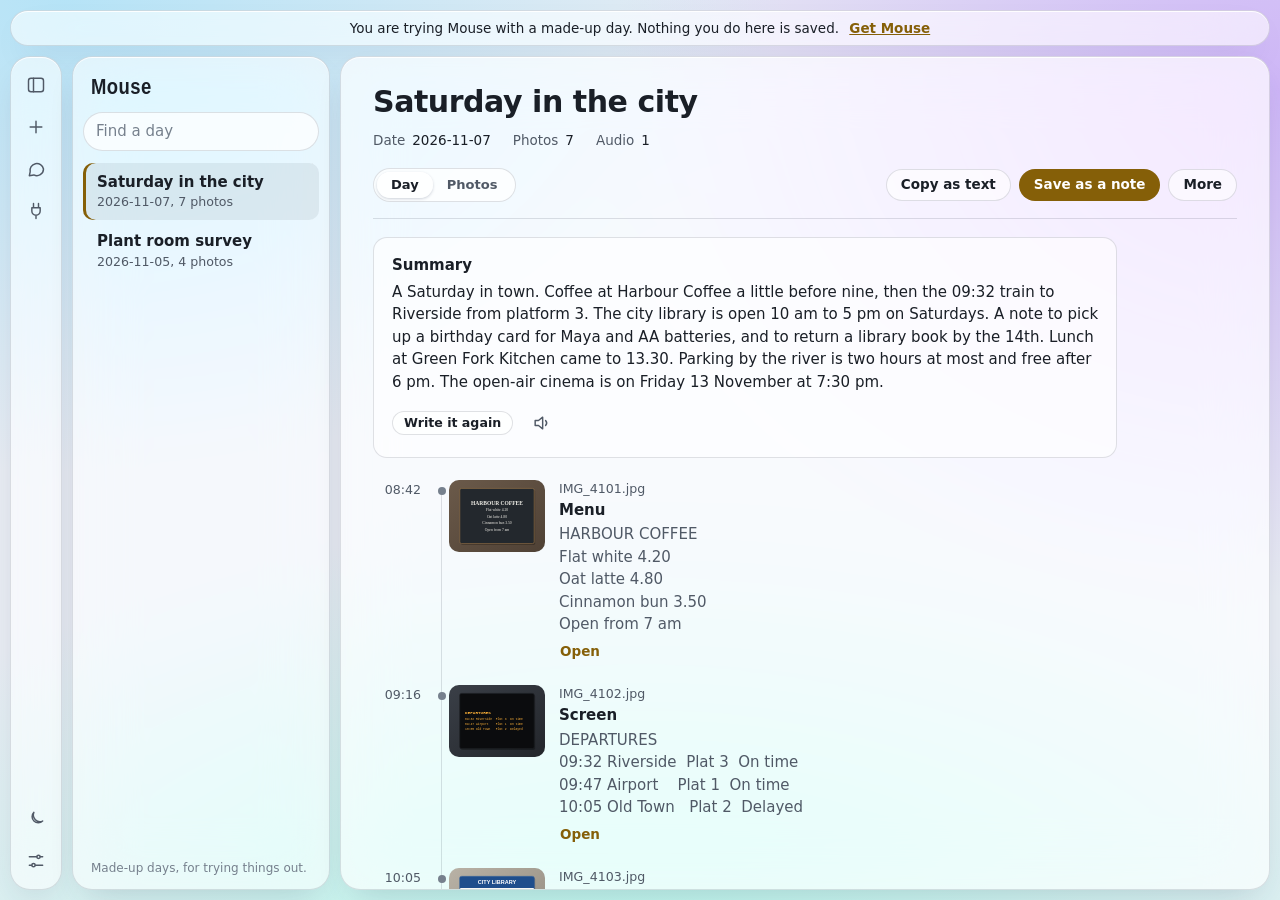
==== commit 45ebb221: "The Mouse web page" ====
--- a/demo/index.html
+++ b/demo/index.html
@@ -2,7 +2,10 @@
 <html lang="en" data-theme="dark" data-accent="amber" data-wall="aurora" data-text="normal">
 <head>
   <meta charset="utf-8">
-  <meta name="viewport" content="width=device-width, initial-scale=1">
+  <!-- "viewport-fit=cover": on a tablet or phone the page reaches the
+       edges of the screen. style.css keeps what matters clear of the clock
+       at the top, the bar at the bottom and the rounded corners. -->
+  <meta name="viewport" content="width=device-width, initial-scale=1, viewport-fit=cover">
   <title>Mouse</title>
   <link rel="stylesheet" href="style.css">
   <!-- What each edition of Mouse changes: its name, its words, its switches. -->
@@ -12,6 +15,15 @@
     // chose) in place before anything is drawn, so the screen does not flash
     // from one look to another. app.js does the same job in full.
     (function () {
+      // Inside the app on a tablet or phone the page is opened once with a
+      // key in its address. The Mouse program has kept it by now, so it is
+      // taken out of the address again.
+      if (/[?&]key=/.test(location.search)) {
+        var rest = new URLSearchParams(location.search);
+        rest.delete("key");
+        var kept = rest.toString();
+        try { history.replaceState(null, "", location.pathname + (kept ? "?" + kept : "")); } catch (e) { /* stays */ }
+      }
       var root = document.documentElement;
       var editions = window.MouseEditions || {};
       // The Mouse program marks this page with its edition. The demo on the
@@ -73,8 +85,13 @@
     <aside class="sidebar" id="sidebar" aria-label="Your days">
       <h1 class="wordmark" id="wordmark">Mouse</h1>
       <input class="search" id="find-visit" type="search" placeholder="Find a day" aria-label="Find a day">
+      <!-- In an edition where each visit has a status: show them by status -->
+      <div class="status-chips" id="status-chips" role="group" aria-label="Show by status" hidden></div>
       <nav class="visit-list" id="visit-list" aria-label="Saved days"></nav>
-      <p class="kept-here">Everything is kept on this computer.</p>
+      <!-- The way to what was taken out of the list. Shown only while
+           something is there. -->
+      <button class="removed-link" id="open-removed" type="button" hidden>Removed days</button>
+      <p class="kept-here" data-here>Everything is kept on this computer.</p>
     </aside>
 
     <!-- Middle: the open day -->
@@ -83,6 +100,9 @@
 
         <header class="visit-head" id="visit-head" hidden>
           <h2 class="visit-name" id="visit-name"></h2>
+          <!-- In an edition that shows a visit in parts: what kind of visit
+               this is, in place of the row of facts -->
+          <p class="visit-context" id="visit-context" hidden></p>
           <dl class="facts" id="visit-facts"></dl>
           <div class="toolbar">
             <div class="views" role="tablist" aria-label="How to look at this day">
@@ -114,21 +134,26 @@
                   </button>
                 </div>
               </details>
+              <!-- In an edition where each visit has a status -->
+              <button class="button" id="mark-complete" type="button" hidden>Mark as complete</button>
               <details class="menu" id="more">
                 <summary class="button">More</summary>
                 <div class="menu-panel">
+                  <button class="button" id="add-files" type="button">Add photos or recordings</button>
                   <label class="menu-title" for="reader-choice">Read the photos again with</label>
                   <select id="reader-choice" class="select select-wide"></select>
                   <button class="button" id="read-again" type="button">Read again</button>
                   <p class="hint">Anything you have checked yourself is kept.</p>
                   <button class="button" id="export-menu" type="button">Export to Excel</button>
                   <button class="button" id="rename-visit" type="button">Change the name or date</button>
-                  <button class="button" id="reveal-visit" type="button">Show its folder</button>
+                  <button class="button only-computer" id="reveal-visit" type="button">Show its folder</button>
                   <button class="button button-quiet" id="remove-visit" type="button">Remove this day</button>
                 </div>
               </details>
             </div>
           </div>
+          <!-- In an edition that shows a visit in parts: its tabs -->
+          <div class="parts" id="parts" role="tablist" aria-label="The parts of this visit" hidden></div>
         </header>
 
         <!-- Shown while a day is being saved or read -->
@@ -138,10 +163,24 @@
           <p class="job-now" id="job-now"></p>
         </section>
 
+        <!-- Shown while a voice note is being recorded on this device -->
+        <section class="recording" id="recording" hidden aria-live="polite">
+          <span class="recording-dot" aria-hidden="true"></span>
+          <span class="recording-words" id="recording-words">Recording</span>
+          <span class="recording-time" id="recording-time">0:00</span>
+          <span class="recording-meter" aria-hidden="true"><span class="recording-level" id="recording-level"></span></span>
+          <span class="recording-buttons">
+            <button class="button button-small" id="recording-discard" type="button">Discard</button>
+            <button class="button button-main button-small" id="recording-stop" type="button">Stop and save</button>
+          </span>
+        </section>
+
         <p class="notice" id="notice" hidden></p>
 
         <!-- View 1: every photo as a tile -->
         <section id="view-photos" hidden>
+          <!-- Add to this visit from the device the screen is on -->
+          <div class="add-bar" id="add-bar"></div>
           <div class="filters" id="filters"></div>
           <div class="grid" id="grid"></div>
           <!-- Shown while photos are being picked, to move them together -->
@@ -168,6 +207,14 @@
           <ol class="day" id="day"></ol>
         </section>
 
+        <!-- The parts only an edition with parts has (the audit one): what
+             is left to do, the details of the visit, everything noted in
+             the building, and the reports -->
+        <section id="view-overview" hidden></section>
+        <section id="view-details" hidden></section>
+        <section id="view-inventory" hidden></section>
+        <section id="view-reports" hidden></section>
+
         <!-- Shown when nothing has been saved yet -->
         <section class="empty" id="empty" hidden>
           <!-- These words, like every "day" on this page, are replaced by the
@@ -216,7 +263,7 @@
 
       <label class="field" for="rename-date">Date</label>
       <input class="input" id="rename-date" type="date" required>
-      <p class="hint">The folder on this computer keeps the name it was given first, so nothing that points at it breaks.</p>
+      <p class="hint" data-here>The folder on this computer keeps the name it was given first, so nothing that points at it breaks.</p>
 
       <p class="form-problem" id="rename-problem" hidden></p>
 
@@ -227,28 +274,53 @@
     </form>
   </dialog>
 
+  <!-- What was taken out of the list. Nothing is ever deleted, so each one
+       can be put back. -->
+  <dialog class="dialog" id="removed-dialog" aria-labelledby="removed-title">
+    <div class="dialog-form">
+      <h2 id="removed-title">Removed days</h2>
+      <p class="hint" id="removed-words">Nothing here was deleted. Put a day back and it is in your list again, with everything in it.</p>
+      <ul class="removed-list" id="removed-list"></ul>
+      <p class="form-problem" id="removed-problem" hidden></p>
+      <div class="dialog-actions">
+        <button class="button button-main" id="removed-close" type="button">Done</button>
+      </div>
+    </div>
+  </dialog>
+
   <dialog class="dialog" id="add-dialog" aria-labelledby="add-title">
     <form method="dialog" id="add-form" class="dialog-form">
       <h2 id="add-title">Add a day</h2>
 
-      <label class="field" for="add-folder">Folder with the photos</label>
-      <div class="folder-row">
-        <input class="input" id="add-folder" type="text" autocomplete="off" spellcheck="false"
-               placeholder="Choose a folder below, or paste its location here">
-        <!-- Windows' own "choose a folder" box. Only Mouse's own window has it. -->
-        <button class="button only-window" id="add-pick" type="button">Choose folder…</button>
-      </div>
-      <p class="hint only-window">You can also drag a folder out of Windows and drop it on this window.</p>
-
-      <div class="browser" id="browser">
-        <div class="browser-places" id="browser-places"></div>
-        <div class="browser-here">
-          <button class="button button-small" id="browser-up" type="button">Up</button>
-          <span class="browser-path" id="browser-path"></span>
-        </div>
-        <ul class="browser-folders" id="browser-folders"></ul>
-        <p class="browser-count" id="browser-count"></p>
-      </div>
+      <!-- Two ways to begin: with a folder that is on this computer, or
+           empty, with the photos added after (taken or chosen on whatever
+           device the screen is on) -->
+      <div class="ways" id="add-ways" role="radiogroup" aria-label="How to begin">
+        <label class="way"><input type="radio" name="add-way" id="add-way-folder" value="folder" checked><span>From a folder on this computer</span></label>
+        <label class="way"><input type="radio" name="add-way" id="add-way-empty" value="empty"><span>Start empty, add photos after</span></label>
+      </div>
+
+      <div id="add-folder-part">
+        <label class="field" for="add-folder">Folder with the photos</label>
+        <div class="folder-row">
+          <input class="input" id="add-folder" type="text" autocomplete="off" spellcheck="false"
+                 placeholder="Choose a folder below, or paste its location here">
+          <!-- Windows' own "choose a folder" box. Only Mouse's own window has it. -->
+          <button class="button only-window" id="add-pick" type="button">Choose folder…</button>
+        </div>
+        <p class="hint only-window">You can also drag a folder out of Windows and drop it on this window.</p>
+
+        <div class="browser" id="browser">
+          <div class="browser-places" id="browser-places"></div>
+          <div class="browser-here">
+            <button class="button button-small" id="browser-up" type="button">Up</button>
+            <span class="browser-path" id="browser-path"></span>
+          </div>
+          <ul class="browser-folders" id="browser-folders"></ul>
+          <p class="browser-count" id="browser-count"></p>
+        </div>
+      </div>
+      <p class="hint" id="add-empty-words" hidden></p>
 
       <div class="two-up">
         <div>
@@ -261,9 +333,11 @@
         </div>
       </div>
 
-      <label class="field" for="add-reader">Read the photos with</label>
-      <select class="select select-wide" id="add-reader"></select>
-      <p class="hint" id="add-reader-hint"></p>
+      <div id="add-reader-part">
+        <label class="field" for="add-reader">Read the photos with</label>
+        <select class="select select-wide" id="add-reader"></select>
+        <p class="hint" id="add-reader-hint"></p>
+      </div>
 
       <p class="form-problem" id="add-problem" hidden></p>
 
@@ -334,13 +408,13 @@
 
         <section class="settings-section" id="settings-look">
           <h3>Look</h3>
-          <p class="hint">Make Mouse yours. Changes show straight away and are remembered on this computer.</p>
+          <p class="hint" data-here>Make Mouse yours. Changes show straight away and are remembered on this computer.</p>
 
           <h4 id="look-theme-title">Theme</h4>
           <div class="choices" role="radiogroup" aria-labelledby="look-theme-title" data-setting="theme">
             <button class="theme-card" type="button" role="radio" data-value="light"><span class="theme-preview is-light"></span>Light</button>
             <button class="theme-card" type="button" role="radio" data-value="dark"><span class="theme-preview is-dark"></span>Dark</button>
-            <button class="theme-card" type="button" role="radio" data-value="auto"><span class="theme-preview is-auto"></span>Match my computer</button>
+            <button class="theme-card" type="button" role="radio" data-value="auto" data-here><span class="theme-preview is-auto"></span>Match my computer</button>
           </div>
 
           <h4 id="look-accent-title">Colour</h4>
@@ -403,8 +477,8 @@
         <section class="settings-section" id="settings-about" hidden>
           <h3>About</h3>
           <dl class="about" id="about-list"></dl>
-          <p class="about-actions"><button class="button button-small" id="open-vault" type="button">Open this folder</button></p>
-          <p>Your photos and notes stay on this computer. Mouse does not upload them anywhere. The AI that reads and answers also runs on this computer.</p>
+          <p class="about-actions only-computer"><button class="button button-small" id="open-vault" type="button">Open this folder</button></p>
+          <p data-here>Your photos and notes stay on this computer. Mouse does not upload them anywhere. The AI that reads and answers also runs on this computer.</p>
 
           <!-- The rest only Mouse's own window can do. -->
           <div class="only-window" id="shortcuts">
@@ -430,8 +504,56 @@
     </div>
   </dialog>
 
+  <!-- A photo, large: it fills Mouse and can be looked at closely. -->
+  <dialog class="viewer" id="viewer" aria-label="The photo, large">
+    <div class="viewer-stage" id="viewer-stage">
+      <img class="viewer-photo" id="viewer-photo" alt="" draggable="false">
+    </div>
+    <!-- Under the photo, never over it: what it is, and what can be done. -->
+    <div class="viewer-foot">
+    <p class="viewer-name" id="viewer-name"></p>
+    <div class="viewer-bar" role="toolbar" aria-label="Looking at the photo">
+      <button class="viewer-button" id="viewer-before" type="button" title="The photo before (left arrow)" aria-label="The photo before">
+        <svg viewBox="0 0 24 24" aria-hidden="true"><path d="M14.5 5.5L8 12l6.5 6.5"/></svg>
+      </button>
+      <span class="viewer-count" id="viewer-count"></span>
+      <button class="viewer-button" id="viewer-after" type="button" title="The photo after (right arrow)" aria-label="The photo after">
+        <svg viewBox="0 0 24 24" aria-hidden="true"><path d="M9.5 5.5L16 12l-6.5 6.5"/></svg>
+      </button>
+      <span class="viewer-gap"></span>
+      <button class="viewer-button" id="viewer-smaller" type="button" title="Smaller (minus)" aria-label="Smaller">
+        <svg viewBox="0 0 24 24" aria-hidden="true"><path d="M6 12h12"/></svg>
+      </button>
+      <button class="viewer-words" id="viewer-whole" type="button" title="Show the whole photo (0)">Whole photo</button>
+      <button class="viewer-button" id="viewer-larger" type="button" title="Larger (plus)" aria-label="Larger">
+        <svg viewBox="0 0 24 24" aria-hidden="true"><path d="M12 6v12M6 12h12"/></svg>
+      </button>
+      <!-- Only for someone using the Nameplates tool: show what Mouse read
+           in the photo beside it, or not. -->
+      <span class="viewer-gap" id="viewer-values-gap" hidden></span>
+      <button class="viewer-words" id="viewer-values-toggle" type="button" aria-pressed="false" title="Show or hide what Mouse read in this photo (V)" hidden>Values</button>
+    </div>
+    <button class="viewer-button viewer-close" id="viewer-close" type="button" title="Close (Esc)" aria-label="Close">
+      <svg viewBox="0 0 24 24" aria-hidden="true"><path d="M6.5 6.5l11 11M17.5 6.5l-11 11"/></svg>
+    </button>
+    </div>
+    <!-- Beside the photo: what Mouse read in it, to be checked against the
+         photo itself. (It comes after the buttons, so that the keyboard
+         starts on them and not in a box to type in.) -->
+    <aside class="viewer-values" id="viewer-values" aria-label="What Mouse read in this photo" hidden></aside>
+  </dialog>
+
   <!-- Shown while a folder is being dragged over Mouse's own window. -->
   <div class="drop-here" id="drop-here" hidden><p id="drop-words">Let go to add this folder</p></div>
+
+  <!-- The device's own "choose files" box and, on a phone or a tablet, its
+       camera. Neither is ever seen: the buttons that say "Add photos" and
+       "Take photo" open them. (Apple's own photo format is left out of the
+       list on purpose: asked only for "images", an iPad or iPhone hands
+       over an ordinary JPEG, which every reader here can open.) -->
+  <input class="unseen" id="choose-files" type="file" multiple tabindex="-1" aria-hidden="true"
+         accept="image/*,audio/*,video/*,.m4a,.mp3,.wav,.aac,.ogg,.opus,.flac,.mp4,.mov,.m4v,.mkv,.webm,.avi,.srt,.vtt">
+  <input class="unseen" id="take-photo" type="file" tabindex="-1" aria-hidden="true" accept="image/*" capture="environment">
 
   <div class="toast" id="toast" role="status" aria-live="polite"></div>
 
--- a/demo/style.css
+++ b/demo/style.css
@@ -230,7 +230,7 @@
   cursor: pointer;
 }
 
-.ribbon-button:hover, .icon-button:hover { background: var(--hover); color: var(--text); }
+@media (hover: hover) { .ribbon-button:hover, .icon-button:hover { background: var(--hover); color: var(--text); } }
 
 .ribbon-button[aria-pressed="true"] { background: var(--hover); color: var(--accent); }
 
@@ -280,7 +280,7 @@
   cursor: pointer;
 }
 
-.visit-link:hover { background: var(--hover); }
+@media (hover: hover) { .visit-link:hover { background: var(--hover); } }
 
 .visit-link[aria-current="true"] { background: var(--hover); box-shadow: inset 3px 0 0 var(--accent); }
 
@@ -289,6 +289,22 @@
 .visit-link-facts { display: block; color: var(--muted); font-size: 0.84rem; }
 
 .visit-none { padding: 6px 10px; color: var(--muted); font-size: 0.87rem; }
+
+/* The way to what was taken out of the list: quiet, under the list, and
+   only there while something is. */
+.removed-link {
+  align-self: flex-start;
+  padding: 3px 8px;
+  border: 0;
+  border-radius: 999px;
+  background: none;
+  color: var(--muted);
+  font: inherit;
+  font-size: 0.84rem;
+  cursor: pointer;
+}
+
+@media (hover: hover) { .removed-link:hover { background: var(--hover); color: var(--text); } }
 
 .kept-here { padding: 0 8px; color: var(--faint); font-size: 0.8rem; }
 
@@ -304,7 +320,7 @@
   cursor: pointer;
 }
 
-.button:hover { background: var(--hover); }
+@media (hover: hover) { .button:hover { background: var(--hover); } }
 
 .button:disabled { opacity: 0.45; cursor: default; }
 
@@ -314,7 +330,7 @@
   color: var(--on-accent);
 }
 
-.button-main:hover { background: var(--accent-strong); }
+@media (hover: hover) { .button-main:hover { background: var(--accent-strong); } }
 
 .button-small { padding: 3px 11px; font-size: 0.84rem; }
 
@@ -356,7 +372,7 @@
   cursor: pointer;
 }
 
-.view:hover { color: var(--text); }
+@media (hover: hover) { .view:hover { color: var(--text); } }
 
 .view[aria-selected="true"], .view[aria-checked="true"] {
   background: var(--raised);
@@ -394,6 +410,10 @@
 
 .menu-panel .hint { margin: 0 0 6px; }
 
+/* Asked a second time, "Remove" says two things: one line each. (app.js
+   writes them with a line break between.) */
+#remove-visit { white-space: pre-line; }
+
 /* One choice in a menu: what it is, and a line about it. */
 .menu-choice {
   display: flex;
@@ -409,7 +429,7 @@
   cursor: pointer;
 }
 
-.menu-choice:hover { background: var(--hover); }
+@media (hover: hover) { .menu-choice:hover { background: var(--hover); } }
 
 .menu-choice span { color: var(--muted); font-size: 0.84rem; }
 
@@ -453,6 +473,208 @@
 
 .toolbar-actions { display: flex; flex-wrap: wrap; align-items: center; gap: 8px; }
 
+/* ---------- A visit shown in parts (the audit edition) ----------
+   In place of the row of facts and the buttons, the visit has one line that
+   says what it is, and a row of tabs: Overview, Details, the walk-through,
+   Spaces, Inventory, Photos, Reports. */
+
+.visit-head.has-parts { display: grid; grid-template-columns: minmax(0, 1fr) auto; align-items: start; column-gap: 16px; }
+.visit-head.has-parts .visit-name, .visit-head.has-parts .visit-context { grid-column: 1; }
+.visit-head.has-parts .toolbar { grid-column: 2; grid-row: 1 / span 2; margin-top: 4px; padding-bottom: 0; border-bottom: 0; }
+
+/* What the tabs hold now: the facts are on Overview, the files on Reports. */
+.visit-head.has-parts .facts,
+.visit-head.has-parts .views,
+.visit-head.has-parts #copy-note,
+.visit-head.has-parts #save-note,
+.visit-head.has-parts #export,
+.visit-head.has-parts #reports,
+.visit-head.has-parts #export-menu { display: none; }
+
+.visit-context { display: flex; flex-wrap: wrap; gap: 2px 18px; margin-top: 8px; color: var(--muted); }
+
+.parts {
+  grid-column: 1 / -1;
+  display: flex;
+  flex-wrap: wrap;
+  gap: 6px;
+  margin-top: 18px;
+  padding-bottom: 16px;
+  border-bottom: 1px solid var(--line);
+}
+
+.part {
+  padding: 6px 15px;
+  border: 1px solid var(--line);
+  border-radius: 999px;
+  background: var(--raised);
+  color: var(--text);
+  font: 600 0.9rem/1.3 var(--ui);
+  cursor: pointer;
+}
+
+@media (hover: hover) { .part:hover { background: var(--hover); } }
+
+.part[aria-selected="true"] { border-color: transparent; background: var(--accent); color: var(--on-accent); }
+
+.part-count { margin-left: 7px; font-weight: 400; font-size: 0.84rem; opacity: 0.75; }
+
+.part-title { margin-top: 22px; font: 600 1.15rem/1.3 var(--ui); }
+
+.part-lead { margin: 4px 0 14px; color: var(--muted); max-width: 72ch; }
+
+#view-details .part-lead, #view-inventory .part-lead { margin-top: 20px; }
+
+/* Overview: what is left to do, one line and one button for each. */
+.steps { display: grid; gap: 8px; max-width: 820px; }
+
+.step {
+  display: grid;
+  grid-template-columns: 30px minmax(0, 1fr) auto;
+  align-items: center;
+  gap: 14px;
+  padding: 13px 16px;
+  border: 1px solid var(--line);
+  border-radius: var(--round);
+  background: var(--raised);
+}
+
+.step-mark {
+  display: grid;
+  place-items: center;
+  width: 28px;
+  height: 28px;
+  border: 1.5px solid var(--faint);
+  border-radius: 50%;
+  color: var(--muted);
+  font-weight: 600;
+  font-size: 0.84rem;
+}
+
+.step-mark svg { width: 15px; height: 15px; fill: none; stroke: currentColor; stroke-width: 3; stroke-linecap: round; stroke-linejoin: round; }
+
+.step.is-done .step-mark { border-color: var(--green); background: var(--green); color: rgb(var(--pane-rgb)); }
+
+.step-title { font-weight: 600; }
+
+.step-sub { color: var(--muted); font-size: 0.9rem; overflow-wrap: anywhere; }
+
+.step-track { height: 4px; margin-top: 8px; border-radius: 2px; background: var(--line); overflow: hidden; }
+
+.step-bar { height: 100%; border-radius: 2px; background: var(--accent); }
+
+.step.is-done .step-bar { background: var(--green); }
+
+.step .button { white-space: nowrap; }
+
+@media (max-width: 620px) {
+  .step { grid-template-columns: 30px minmax(0, 1fr); }
+  .step .button { grid-column: 2; justify-self: start; }
+}
+
+/* Under the list: what Mouse found, in numbers, beside the summary. */
+.found-row {
+  display: grid;
+  grid-template-columns: repeat(auto-fit, minmax(280px, 1fr));
+  align-items: start;
+  gap: 12px;
+  max-width: 820px;
+  margin-top: 22px;
+}
+
+.found-row .summary { margin-top: 0; }
+
+.found { padding: 15px 18px; border: 1px solid var(--line); border-radius: var(--round); background: var(--raised); }
+
+.found-counts { display: grid; grid-template-columns: repeat(3, minmax(0, 1fr)); gap: 12px 10px; margin-top: 8px; }
+
+.found-counts div { display: flex; flex-direction: column-reverse; }
+
+.found-counts dd { font: 600 1.45rem/1.1 var(--stamped); }
+
+.found-counts dt { color: var(--muted); font-size: 0.84rem; }
+
+/* A list with one line for each thing (Inventory, Reports). */
+.floor-head { margin: 20px 0 8px; color: var(--muted); font: 600 0.87rem/1.3 var(--ui); }
+
+.rows { display: grid; gap: 6px; max-width: 880px; }
+
+.row {
+  display: flex;
+  align-items: center;
+  gap: 12px;
+  width: 100%;
+  padding: 9px 12px;
+  border: 1px solid var(--line);
+  border-radius: var(--round-small);
+  background: var(--raised);
+  color: var(--text);
+  font: inherit;
+  text-align: left;
+  cursor: pointer;
+}
+
+@media (hover: hover) { .row:hover { background: var(--hover); } }
+
+.row-thumb { flex: none; width: 46px; height: 46px; border-radius: 8px; object-fit: cover; background: var(--photo-back); }
+
+.row-thumb.is-missing { display: grid; place-items: center; color: var(--faint); font-size: 0.68rem; line-height: 1.15; text-align: center; }
+
+.row-words { flex: 1; min-width: 0; display: flex; flex-direction: column; }
+
+.row-title { font-weight: 600; overflow-wrap: anywhere; }
+
+.row-line { color: var(--muted); font-size: 0.87rem; overflow-wrap: anywhere; }
+
+.row-sum { flex: none; font: 600 1rem/1.2 var(--stamped); white-space: nowrap; }
+
+.pill { flex: none; padding: 1px 10px; border-radius: 999px; font-size: 0.78rem; font-weight: 600; white-space: nowrap; }
+
+.pill.is-waiting { background: color-mix(in srgb, var(--accent) 20%, transparent); color: var(--accent); }
+
+.pill.is-done { background: color-mix(in srgb, var(--green) 20%, transparent); color: var(--green); }
+
+.rows-total { max-width: 880px; margin-top: 12px; padding-top: 10px; border-top: 1px solid var(--line); color: var(--muted); text-align: right; }
+
+.rows-total strong { color: var(--text); font: 600 1.15rem/1.2 var(--stamped); }
+
+#view-reports .rows, #view-reports .notice { max-width: 880px; margin-top: 20px; }
+
+/* The thing an Inventory line was opened to, marked for a moment. */
+.entry.is-shown { box-shadow: 0 0 0 2px var(--accent); }
+
+.entry { scroll-margin-top: 18px; }
+
+.row[aria-current="true"] { border-color: var(--accent); box-shadow: 0 0 0 1px var(--accent); }
+
+/* A number with a smaller one under it (watts, and kWh a year). */
+.row-sum { display: flex; flex-direction: column; align-items: flex-end; }
+.row-sum small { color: var(--muted); font: 400 0.8rem/1.3 var(--ui); }
+
+/* The status of a visit: in the list, and under the open visit's name. */
+.pill.is-progress { background: color-mix(in srgb, var(--accent) 20%, transparent); color: var(--accent); }
+.pill.is-complete { background: color-mix(in srgb, var(--green) 20%, transparent); color: var(--green); }
+.pill.is-new { background: var(--raised); color: var(--muted); }
+.visit-link .pill { display: inline-block; margin-top: 5px; }
+.status-chips { display: flex; flex-wrap: wrap; gap: 5px; padding: 0 4px; }
+.status-chips .filter { padding: 2px 9px; font-size: 0.8rem; }
+
+/* Adding a thing from the Inventory part: the button, and where it goes. */
+.rows-add { display: flex; flex-wrap: wrap; align-items: center; gap: 8px; max-width: 880px; margin: 14px 0 4px; }
+.rows-add .select { max-width: 60%; }
+
+/* A thing opened beside the list: its card fills the side panel. */
+.entry-panel { padding: 12px 16px 28px; }
+.entry-panel .entry { margin-top: 8px; }
+.entry-foot .button-quiet { padding-left: 0; }
+
+/* The person's own typical lives of equipment, folded away under the list. */
+.lives { max-width: 880px; margin-top: 26px; padding: 12px 16px; border: 1px solid var(--line); border-radius: var(--round); background: var(--raised); }
+.lives summary { cursor: pointer; font-weight: 600; }
+.lives-rows { display: grid; grid-template-columns: repeat(auto-fill, minmax(230px, 1fr)); gap: 6px 18px; margin-top: 10px; }
+.lives-row { display: grid; grid-template-columns: minmax(0, 1fr) 74px auto; align-items: center; gap: 8px; }
+.lives-years { padding: 4px 8px; }
+
 .notice {
   margin-top: 14px;
   padding: 10px 14px;
@@ -462,6 +684,31 @@
 }
 
 .notice.is-problem { box-shadow: inset 3px 0 0 var(--red); color: var(--red); }
+
+/* While a voice note is being recorded: a red dot, how long it has run,
+   and the two ways to end it. */
+.recording {
+  display: flex;
+  flex-wrap: wrap;
+  align-items: center;
+  gap: 8px 12px;
+  margin-top: 14px;
+  padding: 10px 14px;
+  border-radius: var(--round);
+  background: var(--raised);
+  box-shadow: inset 3px 0 0 var(--red);
+}
+.recording[hidden] { display: none; }
+.recording-dot { width: 12px; height: 12px; border-radius: 50%; background: var(--red); flex: none; }
+.recording-words { font-weight: 600; }
+.recording-time { font-variant-numeric: tabular-nums; color: var(--muted); }
+.recording-meter { flex: 1 1 60px; max-width: 160px; height: 6px; border-radius: 3px; background: var(--line); overflow: hidden; }
+.recording-level { display: block; height: 100%; width: 0; border-radius: 3px; background: var(--accent); transition: width 0.2s ease; }
+.recording-buttons { display: flex; gap: 8px; margin-left: auto; }
+@media (prefers-reduced-motion: no-preference) {
+  .recording-dot { animation: recording-dot 1.4s ease-in-out infinite; }
+  @keyframes recording-dot { 50% { opacity: 0.35; } }
+}
 
 .job {
   margin-top: 14px;
@@ -499,7 +746,7 @@
   cursor: pointer;
 }
 
-.filter:hover { color: var(--text); background: var(--hover); }
+@media (hover: hover) { .filter:hover { color: var(--text); background: var(--hover); } }
 
 .filter[aria-pressed="true"] { border-color: transparent; background: var(--text); color: rgb(var(--pane-rgb)); }
 
@@ -529,7 +776,7 @@
   cursor: pointer;
 }
 
-.tile:hover { background: var(--hover); }
+@media (hover: hover) { .tile:hover { background: var(--hover); } }
 
 .tile[aria-current="true"] { border-color: var(--accent); box-shadow: 0 0 0 1px var(--accent); }
 
@@ -917,7 +1164,7 @@
   cursor: pointer;
 }
 
-.spoken-time:hover { text-decoration: underline; }
+@media (hover: hover) { .spoken-time:hover { text-decoration: underline; } }
 
 .spoken-time.is-none { cursor: default; }
 
@@ -975,7 +1222,200 @@
   cursor: zoom-in;
 }
 
+.detail-photo:focus-visible { outline: 2px solid var(--accent); outline-offset: -2px; }
+
 .detail-steps { display: flex; gap: 6px; padding: 12px 16px 0; }
+
+/* ---------- A photo, large ----------
+   The photo fills Mouse, over everything else, and can be made larger and
+   moved about to look at it closely. It is dark whatever the theme is: a
+   photo is easiest to judge against black. */
+
+.viewer {
+  position: fixed;
+  inset: 0;
+  width: 100vw;
+  height: 100vh;
+  max-width: none;
+  max-height: none;
+  margin: 0;
+  padding: 0;
+  border: 0;
+  background: #06070a;
+  color: #eceef2;
+  overflow: hidden;
+}
+
+/* Where the photo is: all of the viewer but the strip along the bottom. A
+   click on the photo looks closer; a click beside it closes the viewer. */
+.viewer-stage {
+  position: absolute;
+  inset: 0 0 64px;
+  display: grid;
+  /* One cell exactly the size of the viewer, so that "no larger than the
+     cell" means something for the photo inside it. */
+  grid-template: minmax(0, 1fr) / minmax(0, 1fr);
+  place-items: center;
+  overflow: hidden;
+  touch-action: none;
+}
+
+.viewer-photo {
+  max-width: 100%;
+  max-height: 100%;
+  object-fit: contain;
+  cursor: zoom-in;
+  user-select: none;
+  -webkit-user-drag: none;
+}
+
+.viewer-stage.is-large .viewer-photo { cursor: grab; }
+.viewer-stage.is-held .viewer-photo { cursor: grabbing; }
+
+/* The strip under the photo: what the photo is on the left, what can be
+   done with it in the middle, the way out on the right. */
+.viewer-foot {
+  position: absolute;
+  left: 0;
+  right: 0;
+  bottom: 0;
+  height: 64px;
+  display: grid;
+  grid-template-columns: minmax(0, 1fr) auto minmax(0, 1fr);
+  align-items: center;
+  gap: 16px;
+  padding: 0 14px 0 22px;
+}
+
+.viewer-name {
+  margin: 0;
+  color: #aab0bc;
+  font-size: 0.9rem;
+  white-space: nowrap;
+  overflow: hidden;
+  text-overflow: ellipsis;
+}
+
+.viewer-bar {
+  display: flex;
+  align-items: center;
+  gap: 4px;
+  padding: 5px 8px;
+  border-radius: 999px;
+  background: rgb(255 255 255 / 0.07);
+}
+
+.viewer-close { justify-self: end; }
+
+@media (max-width: 760px) {
+  /* A narrow window has no room for the name beside the buttons. */
+  .viewer-foot { grid-template-columns: auto minmax(0, 1fr); padding-left: 10px; }
+  .viewer-name { display: none; }
+}
+
+.viewer-button, .viewer-words {
+  border: 0;
+  background: none;
+  color: inherit;
+  cursor: pointer;
+}
+
+.viewer-button {
+  width: 36px;
+  height: 36px;
+  display: grid;
+  place-items: center;
+  border-radius: 50%;
+}
+
+.viewer-button svg {
+  width: 20px;
+  height: 20px;
+  fill: none;
+  stroke: currentColor;
+  stroke-width: 1.9;
+  stroke-linecap: round;
+  stroke-linejoin: round;
+}
+
+.viewer-words { padding: 7px 12px; border-radius: 999px; font: 600 0.86rem/1.3 var(--ui); white-space: nowrap; }
+
+@media (hover: hover) { .viewer-button:hover, .viewer-words:hover { background: rgb(255 255 255 / 0.13); } }
+.viewer-button:disabled, .viewer-words:disabled { opacity: 0.35; background: none; cursor: default; }
+.viewer-button:focus-visible, .viewer-words:focus-visible { outline: 2px solid #eceef2; outline-offset: 1px; }
+
+.viewer-count { min-width: 70px; text-align: center; font: 600 0.86rem/1.3 var(--ui); font-variant-numeric: tabular-nums; }
+
+.viewer-gap { width: 1px; height: 20px; margin: 0 6px; background: rgb(255 255 255 / 0.16); }
+
+/* "Values" is pressed in while they are shown. */
+.viewer-words[aria-pressed="true"] { background: rgb(255 255 255 / 0.16); }
+
+/* What Mouse read in the photo, beside it: the same values, ticks and boxes
+   as in the side panel, so that a nameplate is checked against the plate
+   itself without going back and forth. The viewer is dark whatever the
+   theme is, so everything in here is given the dark theme's colours. */
+.viewer.has-values .viewer-stage { right: min(380px, 44vw); }
+
+.viewer-values {
+  position: absolute;
+  top: 0;
+  right: 0;
+  bottom: 64px;
+  width: min(380px, 44vw);
+  padding: 20px 18px 24px;
+  overflow-y: auto;
+  border-left: 1px solid rgb(255 255 255 / 0.1);
+  background: #0f1116;
+  color: #eceef2;
+  color-scheme: dark;
+  --pane-rgb: 15 17 22;
+  --text: #eceef2;
+  --muted: #aab0bc;
+  --faint: #838a98;
+  --raised: rgb(255 255 255 / 0.07);
+  --hover: rgb(255 255 255 / 0.12);
+  --line: rgb(255 255 255 / 0.11);
+  --edge: rgb(255 255 255 / 0.14);
+  --well: rgb(0 0 0 / 0.26);
+  --knob: #f4f5f7;
+  --green: #5fd198;
+  --red: #f08a85;
+  --photo-back: rgb(0 0 0 / 0.34);
+  --shadow: rgb(0 0 0 / 0.5);
+  --accent: var(--accent-on-dark);
+  --accent-strong: var(--accent-on-dark-strong);
+  --on-accent: #15161a;
+}
+
+.viewer-values .detail-kind { margin-top: 0; }
+
+@media (max-width: 760px) {
+  /* A narrow window: the values go under the photo, not beside it. */
+  .viewer.has-values .viewer-stage { right: 0; bottom: calc(64px + 44vh); }
+  .viewer-values {
+    top: auto;
+    left: 0;
+    width: auto;
+    height: 44vh;
+    border-left: 0;
+    border-top: 1px solid rgb(255 255 255 / 0.1);
+  }
+}
+
+@media (max-width: 560px) {
+  /* A very narrow window: only what is needed stays in the strip, so the
+     way out is never pushed off the edge. (A click on the photo, or minus,
+     still goes back to the whole of it.) */
+  .viewer-foot { gap: 8px; padding: 0 8px; }
+  .viewer-count { min-width: 56px; }
+  #viewer-whole, .viewer-gap { display: none; }
+}
+
+@media (prefers-reduced-motion: no-preference) {
+  /* Larger and smaller glide, unless the photo is being dragged. */
+  .viewer-photo.is-gliding { transition: transform 0.16s ease; }
+}
 
 .detail-body { padding: 12px 16px 28px; }
 
@@ -1084,7 +1524,7 @@
   color: var(--muted);             /* pencil: Mouse read it, nobody checked */
 }
 
-.cell-value:hover { border-bottom-color: var(--faint); }
+@media (hover: hover) { .cell-value:hover { border-bottom-color: var(--faint); } }
 
 .cell-value:focus { outline: none; border-bottom: 1px solid var(--accent); color: var(--text); }
 
@@ -1109,7 +1549,7 @@
 
 .check svg { width: 13px; height: 13px; stroke-width: 3; }
 
-.check:hover { border-color: var(--green); }
+@media (hover: hover) { .check:hover { border-color: var(--green); } }
 
 .cell.is-checked .check { border-color: var(--green); background: var(--green); color: rgb(var(--pane-rgb)); }
 
@@ -1183,7 +1623,7 @@
   cursor: pointer;
 }
 
-.starter:hover { background: var(--hover); }
+@media (hover: hover) { .starter:hover { background: var(--hover); } }
 
 .ask-form { display: flex; gap: 8px; align-items: flex-end; padding: 0 16px 8px; }
 
@@ -1245,7 +1685,7 @@
   cursor: pointer;
 }
 
-.browser-folder:hover { background: var(--hover); }
+@media (hover: hover) { .browser-folder:hover { background: var(--hover); } }
 
 .browser-count { padding: 7px 10px; border-top: 1px solid var(--line); font-size: 0.87rem; color: var(--muted); }
 
@@ -1256,6 +1696,38 @@
 .two-up.two-even { grid-template-columns: 1fr 1fr; }
 
 textarea.input { display: block; resize: vertical; min-height: 4.5em; }
+
+/* What was taken out of the list: one row each, with the way back. */
+.removed-list {
+  list-style: none;
+  display: grid;
+  gap: 6px;
+  max-height: min(420px, calc(100vh - 270px));
+  margin: 14px 0 0;
+  padding: 0;
+  overflow-y: auto;
+}
+
+.removed-list li {
+  display: flex;
+  flex-wrap: wrap;
+  align-items: center;
+  justify-content: flex-end;
+  gap: 8px;
+  padding: 9px 10px 9px 14px;
+  border-radius: var(--round-small);
+  background: var(--raised);
+}
+
+.removed-about { flex: 1 1 220px; min-width: 0; }
+
+.removed-name { display: block; font-weight: 600; overflow-wrap: anywhere; }
+
+.removed-facts { display: block; color: var(--muted); font-size: 0.84rem; }
+
+.removed-list .button { flex: none; white-space: nowrap; }
+
+.removed-list .removed-none { display: block; color: var(--muted); }
 
 /* A button that sits apart, on the left of a dialog's row of buttons. */
 .dialog-left { margin-right: auto; text-align: left; }
@@ -1294,7 +1766,7 @@
   cursor: pointer;
 }
 
-.settings-link:hover { background: var(--hover); }
+@media (hover: hover) { .settings-link:hover { background: var(--hover); } }
 
 .settings-link[aria-current="true"] { background: var(--hover); font-weight: 600; box-shadow: inset 3px 0 0 var(--accent); }
 
@@ -1509,7 +1981,7 @@
   cursor: pointer;
 }
 
-.toast-button:hover { background: var(--hover); }
+@media (hover: hover) { .toast-button:hover { background: var(--hover); } }
 
 /* ---------- Only in Mouse's own window ----------
    A few things only a program of its own can do: Windows' own "choose a
@@ -1518,6 +1990,9 @@
    when it is in the window.) */
 
 html:not([data-window]) .only-window { display: none !important; }
+/* Inside the app on a tablet or phone there are no folders for a person to
+   open, so what shows or asks for one is left out. */
+html[data-home="app"] .only-computer { display: none !important; }
 
 .folder-row { display: flex; align-items: center; gap: 8px; }
 .folder-row .input { flex: 1; min-width: 0; }
@@ -1589,6 +2064,24 @@
   }
 }
 
+@media (max-width: 860px) {
+  /* A tablet held upright: the list of visits floats over the page and
+     starts closed, as on a phone, so the page has the whole width. */
+  .shell, .shell.has-side { grid-template-columns: 52px minmax(0, 1fr); }
+
+  .sidebar {
+    position: fixed;
+    top: 10px;
+    bottom: 10px;
+    left: 72px;
+    width: min(290px, calc(100vw - 84px));
+    background: rgb(var(--pane-rgb) / calc(1 - var(--clear) * 0.22));
+    z-index: 4;
+  }
+
+  .shell:not(.show-sidebar) .sidebar { display: none; }
+}
+
 @media (max-width: 760px) {
   .shell, .shell.has-side { grid-template-columns: 46px minmax(0, 1fr); gap: 8px; padding: 8px; }
 
@@ -1650,3 +2143,202 @@
 
   .plugs { grid-template-columns: minmax(0, 1fr); }
 }
+
+/* ---------------------------------------------------------------------
+   Adding from the device the screen is on
+   --------------------------------------------------------------------- */
+
+/* The buttons that take a photo or choose files, above the tiles. */
+.add-bar { display: flex; flex-wrap: wrap; gap: 8px; margin-top: 16px; }
+
+.add-bar:empty { display: none; }
+
+/* A day, or a visit's walk-through, with nothing in it yet. */
+.day-empty { list-style: none; }
+
+.day-empty .nothing { padding-bottom: 0; }
+
+.day-empty .add-bar { margin-top: 12px; }
+
+.add-bar + .filters { margin-top: 12px; }
+
+/* A line of "What is left" can have two things to press. */
+.step-buttons { display: flex; flex-wrap: wrap; justify-content: flex-end; gap: 8px; }
+
+@media (max-width: 620px) {
+  .step-buttons { grid-column: 2; justify-content: flex-start; }
+}
+
+/* Two ways of beginning, in the Add form: pick one. */
+.ways { display: grid; grid-template-columns: 1fr 1fr; gap: 8px; margin-bottom: 6px; }
+
+.way {
+  display: flex;
+  align-items: center;
+  gap: 9px;
+  padding: 10px 12px;
+  border: 1px solid var(--line);
+  border-radius: var(--round-small);
+  background: var(--raised);
+  font: 600 0.9rem/1.3 var(--ui);
+  cursor: pointer;
+}
+
+.way:has(input:checked) { border-color: var(--accent); background: var(--hover); }
+
+.way input { flex: none; margin: 0; accent-color: var(--accent); }
+
+@media (max-width: 560px) {
+  .ways { grid-template-columns: minmax(0, 1fr); }
+}
+
+/* ---------------------------------------------------------------------
+   A narrow page, and a finger in place of a mouse
+   --------------------------------------------------------------------- */
+
+/* How wide the page itself is decides how its heading is laid out. The
+   same narrow page comes from a phone, from a tablet held upright, and from
+   a wide window with the list and the side panel both open. */
+.page-inner { container: page / inline-size; }
+
+@container page (max-width: 620px) {
+  /* No room for the buttons beside the name: they go under it. */
+  .visit-head.has-parts { display: block; }
+
+  .visit-head.has-parts .toolbar { margin-top: 12px; }
+
+  .menu-panel { right: auto; left: 0; }
+
+  /* The tabs stay on one line and slide sideways. */
+  .parts { flex-wrap: nowrap; overflow-x: auto; scrollbar-width: none; }
+
+  .parts::-webkit-scrollbar { display: none; }
+
+  .part { flex: none; }
+}
+
+/* Where the pointer is a finger, whatever is pressed is about as tall as a
+   fingertip, and whatever is typed in uses letters large enough that a
+   phone does not zoom in on the box. */
+@media (pointer: coarse) {
+  html { -webkit-tap-highlight-color: transparent; }
+
+  button, summary, label, a, select { touch-action: manipulation; }
+
+  .button { min-height: 44px; padding: 9px 18px; }
+
+  .button-small { min-height: 40px; padding: 7px 14px; }
+
+  .button-quiet { min-height: 40px; padding: 7px 10px; }
+
+  .view { min-height: 38px; padding: 7px 16px; }
+
+  .part { min-height: 44px; padding: 10px 17px; }
+
+  .filter, .status-chips .filter { min-height: 40px; padding: 8px 14px; font-size: 0.9rem; }
+
+  .ribbon-button, .icon-button { width: 44px; height: 44px; }
+
+  .input, .select, .search, .ask-box { min-height: 44px; font-size: 16px; }
+
+  /* Settings: the colour dots, and the on-off switches (the switch itself
+     stays its size; what counts as a press on it reaches further out). */
+  .swatch { width: 40px; height: 40px; }
+
+  .switch::before { content: ""; position: absolute; inset: -9px -6px; }
+
+  input[type="range"] { min-height: 38px; }
+
+  .visit-link { padding-top: 12px; padding-bottom: 12px; }
+
+  .removed-link { min-height: 44px; }
+
+  .menu-choice { padding-top: 13px; padding-bottom: 13px; }
+
+  .toast-button { min-height: 40px; }
+
+  .way { min-height: 48px; }
+
+  .browser-folder, .settings-link, .starter { min-height: 44px; }
+
+  .viewer-button, .viewer-words { min-width: 44px; min-height: 44px; }
+
+  /* What was read from a photo: a taller box to type in, and a tick large
+     enough to hit, in the middle of its line. */
+  .cell { padding: 8px 54px 9px 11px; }
+
+  .cell-value { min-height: 38px; }
+
+  .check { top: 50%; right: 8px; width: 38px; height: 38px; margin-top: -19px; }
+
+  .check svg { width: 19px; height: 19px; }
+
+  .text-read summary { padding: 10px 0; }
+}
+
+@media (pointer: coarse) and (max-width: 760px) {
+  /* Room for a fingertip-sized button in the strip down the left. */
+  .shell, .shell.has-side { grid-template-columns: 52px minmax(0, 1fr); }
+
+  .sidebar { left: 68px; width: min(290px, calc(100vw - 76px)); }
+}
+
+/* On the page but never seen: the device's own "choose files" box and its
+   camera are opened by a button, not by pressing these. (Not `hidden`: some
+   browsers will not open a file box that is not drawn at all.) */
+.unseen {
+  position: fixed;
+  left: 0;
+  top: 0;
+  width: 1px;
+  height: 1px;
+  opacity: 0;
+  pointer-events: none;
+}
+
+/* ---------- The edges of a tablet's or phone's screen ----------
+   The page reaches the edges of the screen (index.html asks for that), so
+   the background runs under the clock at the top and the bar at the bottom
+   as it does in any app. What is to be read or pressed is kept clear of
+   them, of the rounded corners and of a phone's camera. On a computer all
+   four of these are nothing. */
+:root {
+  --safe-top: env(safe-area-inset-top, 0px);
+  --safe-right: env(safe-area-inset-right, 0px);
+  --safe-bottom: env(safe-area-inset-bottom, 0px);
+  --safe-left: env(safe-area-inset-left, 0px);
+}
+
+body { padding: var(--safe-top) var(--safe-right) var(--safe-bottom) var(--safe-left); }
+
+/* What floats over the page is placed from the edge of the screen, not of
+   the page, so it is moved in by the same amounts. */
+@media (max-width: 1200px) {
+  .side { margin: var(--safe-top) var(--safe-right) var(--safe-bottom) 0; }
+}
+@media (max-width: 860px) {
+  .sidebar { margin: var(--safe-top) 0 var(--safe-bottom) var(--safe-left); }
+}
+.toast { bottom: calc(26px + var(--safe-bottom)); }
+
+/* The large photo is dark to the very edges; what is in it stays clear. */
+.viewer {
+  border-style: solid;
+  border-color: #06070a;
+  border-width: var(--safe-top) var(--safe-right) var(--safe-bottom) var(--safe-left);
+}
+
+/* A box that opens over the page is never taller than what can be seen,
+   also while the keyboard is up. */
+@supports (height: 100dvh) {
+  .dialog { max-height: calc(100dvh - 48px - var(--safe-top) - var(--safe-bottom)); }
+}
+
+/* Inside the app the page is the app. It does not bounce as a whole when
+   pulled, and holding a finger on a button does not select its words. */
+html[data-home="app"], html[data-home="app"] body { overscroll-behavior: none; }
+html[data-home="app"] button, html[data-home="app"] summary, html[data-home="app"] label {
+  -webkit-user-select: none;
+  user-select: none;
+  -webkit-touch-callout: none;
+}
